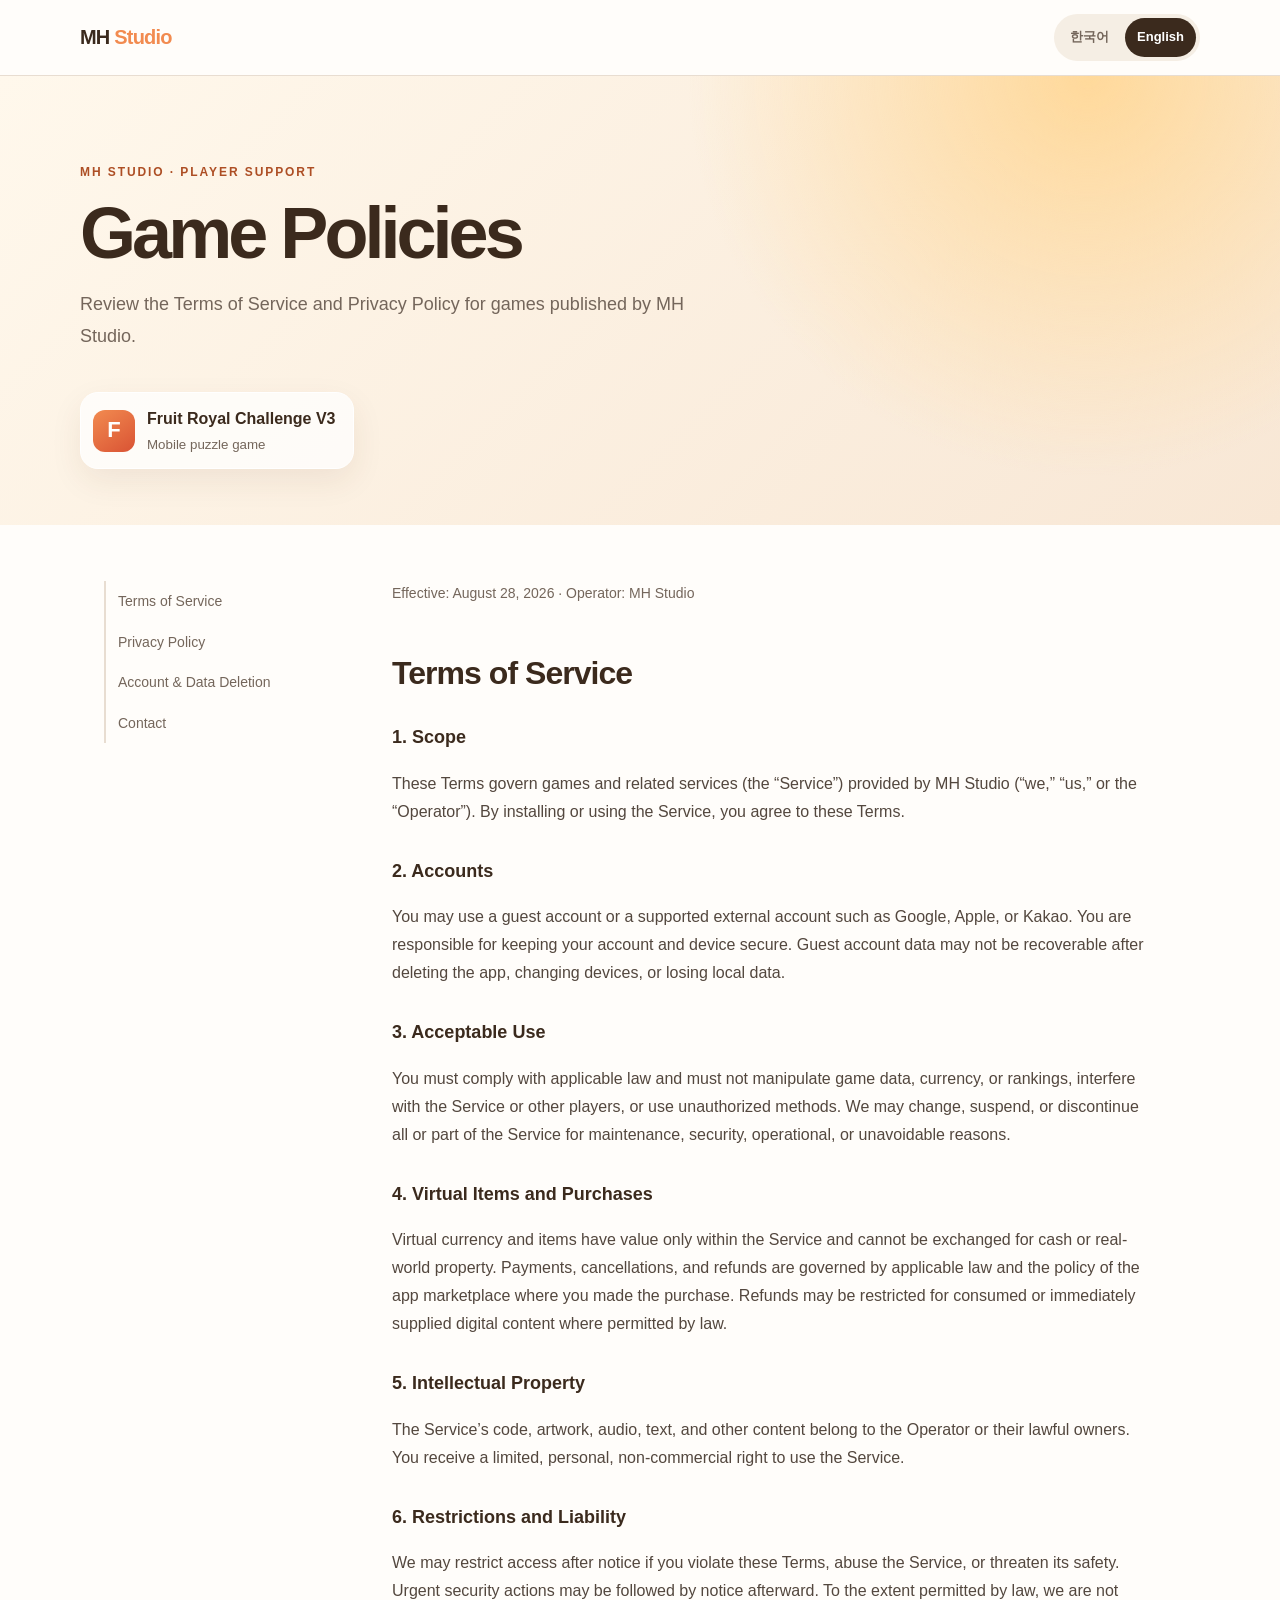
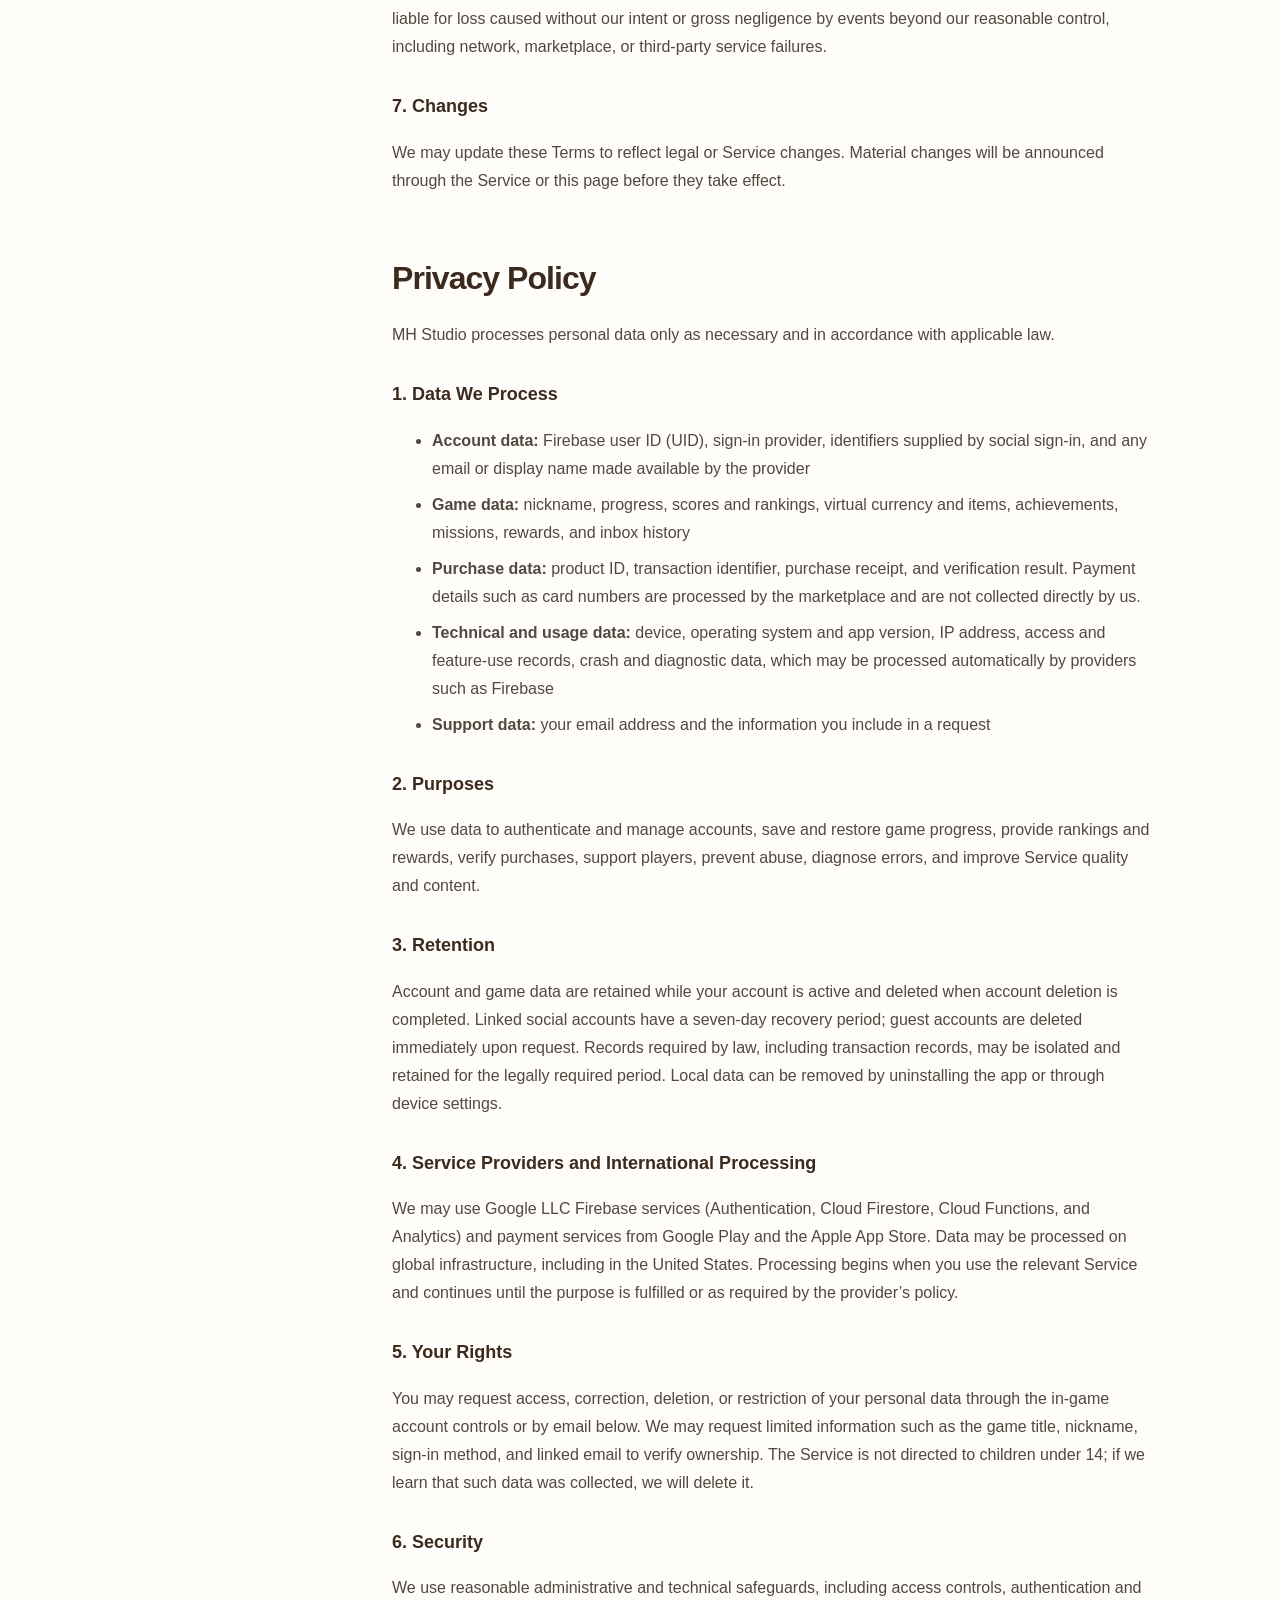
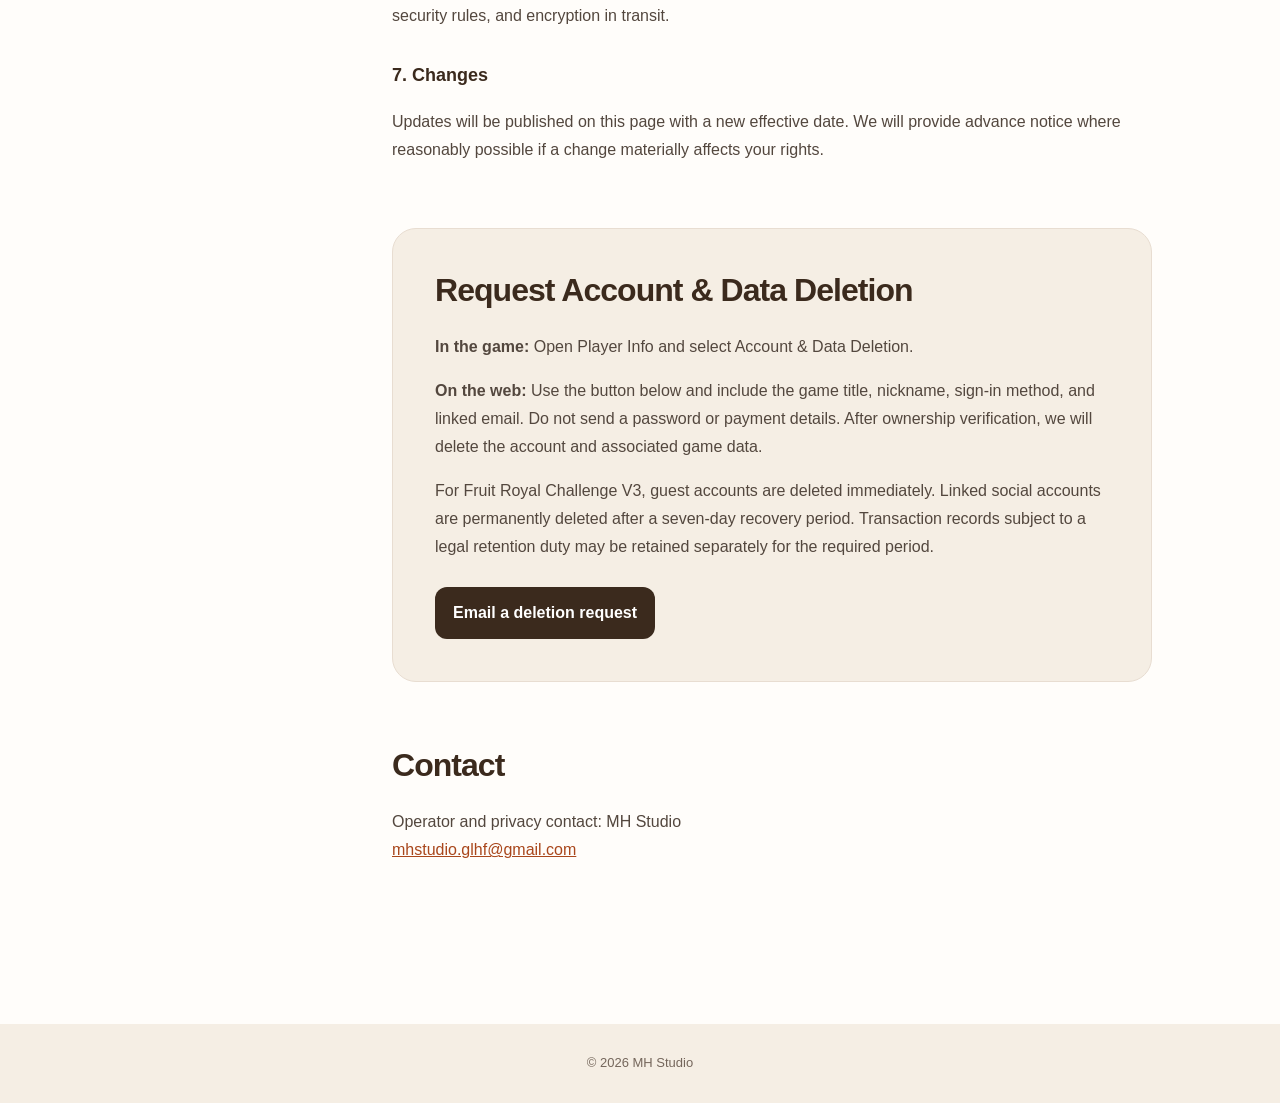
==== index.html @ 4ea9387f "fix: 계정 삭제 요청 정보 수정" ====
<!doctype html>
<html lang="ko">
<head>
  <meta charset="utf-8">
  <meta name="viewport" content="width=device-width, initial-scale=1">
  <meta name="description" content="MH Studio 게임의 이용약관, 개인정보 처리방침 및 계정 삭제 안내">
  <title>MH Studio | Legal & Privacy</title>
  <link rel="stylesheet" href="style.css">
  <script src="app.js" defer></script>
</head>
<body>
  <header class="site-header">
    <a class="brand" href="#top" aria-label="MH Studio 홈">MH <span>Studio</span></a>
    <nav aria-label="Language">
      <button type="button" data-lang="ko" aria-pressed="true">한국어</button>
      <button type="button" data-lang="en" aria-pressed="false">English</button>
    </nav>
  </header>

  <main id="top">
    <section class="hero">
      <p class="eyebrow">MH STUDIO · PLAYER SUPPORT</p>
      <div lang="ko" data-copy="ko">
        <h1>게임 정책 안내</h1>
        <p>MH Studio가 제공하는 게임의 이용약관과 개인정보 처리 기준을 확인하세요.</p>
      </div>
      <div lang="en" data-copy="en" hidden>
        <h1>Game Policies</h1>
        <p>Review the Terms of Service and Privacy Policy for games published by MH Studio.</p>
      </div>
      <div class="game-card">
        <span class="game-mark" aria-hidden="true">F</span>
        <div>
          <strong>Fruit Royal Challenge V3</strong>
          <small>Mobile puzzle game</small>
        </div>
      </div>
    </section>

    <div class="layout">
      <aside>
        <div lang="ko" data-copy="ko">
          <a href="#terms-ko">이용약관</a>
          <a href="#privacy-ko">개인정보 처리방침</a>
          <a href="#deletion-ko">계정·데이터 삭제</a>
          <a href="#contact-ko">문의</a>
        </div>
        <div lang="en" data-copy="en" hidden>
          <a href="#terms-en">Terms of Service</a>
          <a href="#privacy-en">Privacy Policy</a>
          <a href="#deletion-en">Account & Data Deletion</a>
          <a href="#contact-en">Contact</a>
        </div>
      </aside>

      <article lang="ko" data-copy="ko">
        <p class="updated">시행일: 2026년 8월 28일 · 운영자: MH Studio</p>

        <section id="terms-ko">
          <h2>이용약관</h2>
          <h3>1. 목적과 적용</h3>
          <p>본 약관은 MH Studio(이하 “운영자”)가 제공하는 게임과 관련 서비스(이하 “서비스”)의 이용 조건을 정합니다. 이용자는 서비스를 설치하거나 이용함으로써 본 약관에 동의합니다.</p>
          <h3>2. 계정</h3>
          <p>서비스는 게스트 계정 또는 지원되는 외부 계정(Google, Apple, Kakao 등)을 이용할 수 있습니다. 이용자는 자신의 계정과 기기를 안전하게 관리해야 합니다. 게스트 계정은 앱 삭제, 기기 변경 또는 로컬 데이터 손상 시 복구되지 않을 수 있습니다.</p>
          <h3>3. 서비스 이용</h3>
          <p>이용자는 법령과 본 약관을 준수해야 하며, 비정상적인 방법으로 게임 데이터·재화·순위를 조작하거나 서비스와 다른 이용자를 방해해서는 안 됩니다. 운영자는 보안, 점검, 운영 또는 불가피한 사유로 서비스의 전부 또는 일부를 변경하거나 중단할 수 있습니다.</p>
          <h3>4. 가상 재화와 유료 상품</h3>
          <p>게임 내 가상 재화와 아이템은 서비스 안에서만 사용할 수 있으며 현금이나 현실의 재산으로 교환할 수 없습니다. 유료 상품의 결제, 청약 철회 및 환불은 구매한 앱 마켓의 정책과 관련 법령을 따릅니다. 법령상 허용되는 경우를 제외하고 이미 사용했거나 즉시 효력이 발생한 디지털 콘텐츠는 환불이 제한될 수 있습니다.</p>
          <h3>5. 지식재산권</h3>
          <p>서비스의 코드, 이미지, 음악, 문구 및 기타 콘텐츠에 관한 권리는 운영자 또는 정당한 권리자에게 있습니다. 이용자는 개인적이고 비상업적인 범위에서만 서비스를 이용할 수 있습니다.</p>
          <h3>6. 이용 제한과 책임</h3>
          <p>운영자는 약관 위반, 부정 이용 또는 서비스 안전을 해치는 행위가 확인되면 사전 통지 후 이용을 제한할 수 있습니다. 긴급한 보안 대응 등 사전 통지가 어려운 경우에는 사후 통지할 수 있습니다. 운영자는 고의 또는 중대한 과실이 없는 한 천재지변, 통신 장애, 앱 마켓이나 외부 서비스 장애로 발생한 손해에 책임을 지지 않습니다.</p>
          <h3>7. 약관 변경</h3>
          <p>운영자는 법령이나 서비스 변경에 따라 본 약관을 수정할 수 있으며, 중요한 변경은 적용 전에 서비스 또는 본 페이지에서 안내합니다.</p>
        </section>

        <section id="privacy-ko">
          <h2>개인정보 처리방침</h2>
          <p>MH Studio는 필요한 범위에서만 개인정보를 처리하며 관련 법령을 준수합니다.</p>
          <h3>1. 처리하는 정보</h3>
          <ul>
            <li><strong>계정 정보:</strong> Firebase 사용자 식별자(UID), 로그인 제공자, 소셜 로그인에서 제공되는 식별 정보 및 선택적으로 제공되는 이메일·표시 이름</li>
            <li><strong>게임 정보:</strong> 닉네임, 진행도, 점수와 순위, 재화·아이템, 업적·미션·보상·우편 기록</li>
            <li><strong>결제 정보:</strong> 상품 ID, 거래 식별자, 구매 영수증 및 검증 결과. 카드번호 등 결제수단 정보는 앱 마켓이 처리하며 운영자가 직접 수집하지 않습니다.</li>
            <li><strong>기술·이용 정보:</strong> 기기·운영체제·앱 버전, IP 주소, 접속 및 기능 이용 기록, 오류·진단 정보. Firebase 등 서비스 제공자가 자동으로 처리할 수 있습니다.</li>
            <li><strong>문의 정보:</strong> 이메일 주소와 이용자가 문의에 포함한 내용</li>
          </ul>
          <h3>2. 이용 목적</h3>
          <p>로그인과 계정 관리, 게임 저장·복원, 순위와 보상 제공, 결제 검증, 고객지원, 부정 이용 방지, 오류 해결, 서비스 품질 및 콘텐츠 개선을 위해 이용합니다.</p>
          <h3>3. 보유 기간</h3>
          <p>계정 및 게임 데이터는 서비스 이용 중 보관하고 탈퇴 완료 시 삭제합니다. 소셜 연동 계정은 탈퇴 신청 후 7일간 복구 유예 기간을 거쳐 삭제되며, 게스트 계정은 요청 시 즉시 삭제됩니다. 관계 법령이 거래 기록 등의 보관을 요구하는 경우에는 해당 기간 동안 분리 보관한 뒤 삭제합니다. 기기에 저장된 로컬 데이터는 앱 삭제 또는 기기 설정을 통해 제거할 수 있습니다.</p>
          <h3>4. 처리 위탁 및 국외 처리</h3>
          <p>서비스 제공을 위해 Google LLC의 Firebase(Authentication, Cloud Firestore, Cloud Functions, Analytics)와 Google Play 및 Apple App Store의 결제 서비스를 이용할 수 있습니다. 데이터는 각 서비스의 글로벌 인프라 또는 미국 등 국외에서 처리될 수 있으며, 전송 시점은 서비스 이용 시이고 보유 기간은 위 목적 달성 또는 각 서비스 정책에 따릅니다.</p>
          <h3>5. 이용자의 권리</h3>
          <p>이용자는 자신의 개인정보 열람·정정·삭제·처리정지를 요청할 수 있습니다. 앱의 계정 관리 기능 또는 아래 이메일을 이용해 요청할 수 있으며, 본인 확인이 필요한 경우 게임명, 닉네임, 로그인 방식과 연동 이메일 등 최소한의 정보를 요청할 수 있습니다. 만 14세 미만 아동을 대상으로 서비스를 제공하지 않으며, 해당 정보가 확인되면 삭제합니다.</p>
          <h3>6. 보호 조치</h3>
          <p>접근 권한 제한, 인증 및 보안 규칙, 전송 구간 암호화 등 합리적인 기술적·관리적 조치를 적용합니다.</p>
          <h3>7. 방침 변경</h3>
          <p>본 방침이 변경되면 시행일과 변경 내용을 본 페이지에 공개합니다. 이용자의 권리에 중대한 영향을 주는 변경은 가능한 범위에서 사전에 알립니다.</p>
        </section>

        <section id="deletion-ko" class="callout">
          <h2>계정·데이터 삭제 요청</h2>
          <p><strong>게임 내:</strong> 플레이어 정보 → 계정 탈퇴 및 데이터 삭제를 선택하세요.</p>
          <p><strong>웹 요청:</strong> 아래 버튼으로 게임명, 게임 닉네임, 로그인 방식과 연동 이메일을 보내 주세요. 비밀번호나 결제수단 정보는 보내지 마세요. 본인 확인 후 계정과 연결된 게임 데이터가 삭제됩니다.</p>
          <p>Fruit Royal Challenge V3의 게스트 계정은 즉시 삭제되고, 소셜 연동 계정은 7일의 복구 기간 후 영구 삭제됩니다. 법적 보존 의무가 있는 거래 기록은 법정 기간 동안 별도 보관될 수 있습니다.</p>
          <a class="cta" href="mailto:mhstudio.glhf@gmail.com?subject=%5BAccount%20Deletion%5D%20Fruit%20Royal%20Challenge%20V3">삭제 요청 이메일 보내기</a>
        </section>

        <section id="contact-ko">
          <h2>문의</h2>
          <p>운영자 및 개인정보 보호 문의: MH Studio<br><a href="mailto:mhstudio.glhf@gmail.com">mhstudio.glhf@gmail.com</a></p>
        </section>
      </article>

      <article lang="en" data-copy="en" hidden>
        <p class="updated">Effective: August 28, 2026 · Operator: MH Studio</p>

        <section id="terms-en">
          <h2>Terms of Service</h2>
          <h3>1. Scope</h3>
          <p>These Terms govern games and related services (the “Service”) provided by MH Studio (“we,” “us,” or the “Operator”). By installing or using the Service, you agree to these Terms.</p>
          <h3>2. Accounts</h3>
          <p>You may use a guest account or a supported external account such as Google, Apple, or Kakao. You are responsible for keeping your account and device secure. Guest account data may not be recoverable after deleting the app, changing devices, or losing local data.</p>
          <h3>3. Acceptable Use</h3>
          <p>You must comply with applicable law and must not manipulate game data, currency, or rankings, interfere with the Service or other players, or use unauthorized methods. We may change, suspend, or discontinue all or part of the Service for maintenance, security, operational, or unavoidable reasons.</p>
          <h3>4. Virtual Items and Purchases</h3>
          <p>Virtual currency and items have value only within the Service and cannot be exchanged for cash or real-world property. Payments, cancellations, and refunds are governed by applicable law and the policy of the app marketplace where you made the purchase. Refunds may be restricted for consumed or immediately supplied digital content where permitted by law.</p>
          <h3>5. Intellectual Property</h3>
          <p>The Service’s code, artwork, audio, text, and other content belong to the Operator or their lawful owners. You receive a limited, personal, non-commercial right to use the Service.</p>
          <h3>6. Restrictions and Liability</h3>
          <p>We may restrict access after notice if you violate these Terms, abuse the Service, or threaten its safety. Urgent security actions may be followed by notice afterward. To the extent permitted by law, we are not liable for loss caused without our intent or gross negligence by events beyond our reasonable control, including network, marketplace, or third-party service failures.</p>
          <h3>7. Changes</h3>
          <p>We may update these Terms to reflect legal or Service changes. Material changes will be announced through the Service or this page before they take effect.</p>
        </section>

        <section id="privacy-en">
          <h2>Privacy Policy</h2>
          <p>MH Studio processes personal data only as necessary and in accordance with applicable law.</p>
          <h3>1. Data We Process</h3>
          <ul>
            <li><strong>Account data:</strong> Firebase user ID (UID), sign-in provider, identifiers supplied by social sign-in, and any email or display name made available by the provider</li>
            <li><strong>Game data:</strong> nickname, progress, scores and rankings, virtual currency and items, achievements, missions, rewards, and inbox history</li>
            <li><strong>Purchase data:</strong> product ID, transaction identifier, purchase receipt, and verification result. Payment details such as card numbers are processed by the marketplace and are not collected directly by us.</li>
            <li><strong>Technical and usage data:</strong> device, operating system and app version, IP address, access and feature-use records, crash and diagnostic data, which may be processed automatically by providers such as Firebase</li>
            <li><strong>Support data:</strong> your email address and the information you include in a request</li>
          </ul>
          <h3>2. Purposes</h3>
          <p>We use data to authenticate and manage accounts, save and restore game progress, provide rankings and rewards, verify purchases, support players, prevent abuse, diagnose errors, and improve Service quality and content.</p>
          <h3>3. Retention</h3>
          <p>Account and game data are retained while your account is active and deleted when account deletion is completed. Linked social accounts have a seven-day recovery period; guest accounts are deleted immediately upon request. Records required by law, including transaction records, may be isolated and retained for the legally required period. Local data can be removed by uninstalling the app or through device settings.</p>
          <h3>4. Service Providers and International Processing</h3>
          <p>We may use Google LLC Firebase services (Authentication, Cloud Firestore, Cloud Functions, and Analytics) and payment services from Google Play and the Apple App Store. Data may be processed on global infrastructure, including in the United States. Processing begins when you use the relevant Service and continues until the purpose is fulfilled or as required by the provider’s policy.</p>
          <h3>5. Your Rights</h3>
          <p>You may request access, correction, deletion, or restriction of your personal data through the in-game account controls or by email below. We may request limited information such as the game title, nickname, sign-in method, and linked email to verify ownership. The Service is not directed to children under 14; if we learn that such data was collected, we will delete it.</p>
          <h3>6. Security</h3>
          <p>We use reasonable administrative and technical safeguards, including access controls, authentication and security rules, and encryption in transit.</p>
          <h3>7. Changes</h3>
          <p>Updates will be published on this page with a new effective date. We will provide advance notice where reasonably possible if a change materially affects your rights.</p>
        </section>

        <section id="deletion-en" class="callout">
          <h2>Request Account & Data Deletion</h2>
          <p><strong>In the game:</strong> Open Player Info and select Account & Data Deletion.</p>
          <p><strong>On the web:</strong> Use the button below and include the game title, nickname, sign-in method, and linked email. Do not send a password or payment details. After ownership verification, we will delete the account and associated game data.</p>
          <p>For Fruit Royal Challenge V3, guest accounts are deleted immediately. Linked social accounts are permanently deleted after a seven-day recovery period. Transaction records subject to a legal retention duty may be retained separately for the required period.</p>
          <a class="cta" href="mailto:mhstudio.glhf@gmail.com?subject=%5BAccount%20Deletion%5D%20Fruit%20Royal%20Challenge%20V3">Email a deletion request</a>
        </section>

        <section id="contact-en">
          <h2>Contact</h2>
          <p>Operator and privacy contact: MH Studio<br><a href="mailto:mhstudio.glhf@gmail.com">mhstudio.glhf@gmail.com</a></p>
        </section>
      </article>
    </div>
  </main>

  <footer>© 2026 MH Studio</footer>
</body>
</html>
---- style.css ----
:root {
  color-scheme: light;
  --ink: #3b2a1d;
  --muted: #74665b;
  --paper: #fffdfa;
  --cream: #f5eee4;
  --orange: #f28b50;
  --gold: #f5c84c;
  --line: #e8ddd1;
}

* { box-sizing: border-box; }
html { scroll-behavior: smooth; }
body { margin: 0; color: var(--ink); background: var(--paper); font-family: -apple-system, BlinkMacSystemFont, "Segoe UI", "Noto Sans KR", sans-serif; line-height: 1.75; }
a { color: #a9471c; }
.site-header { position: sticky; top: 0; z-index: 10; display: flex; justify-content: space-between; align-items: center; padding: 14px max(20px, calc((100% - 1120px) / 2)); background: rgb(255 253 250 / 92%); border-bottom: 1px solid var(--line); backdrop-filter: blur(12px); }
.brand { color: var(--ink); font-size: 20px; font-weight: 900; text-decoration: none; letter-spacing: -.04em; }
.brand span { color: var(--orange); }
nav { display: flex; gap: 4px; padding: 4px; background: var(--cream); border-radius: 999px; }
button { border: 0; border-radius: 999px; padding: 8px 12px; color: var(--muted); background: transparent; cursor: pointer; font: inherit; font-size: 13px; font-weight: 700; }
button[aria-pressed="true"] { color: white; background: var(--ink); }
.hero { padding: 74px max(24px, calc((100% - 1120px) / 2)) 56px; background: radial-gradient(circle at 85% 0, #ffd99b 0, transparent 34%), linear-gradient(135deg, #fff8ec, #f8e7d5); }
.eyebrow { color: #ad4e24; font-size: 12px; font-weight: 800; letter-spacing: .16em; }
h1 { max-width: 760px; margin: 8px 0; font-size: clamp(40px, 7vw, 72px); line-height: 1.06; letter-spacing: -.055em; }
.hero p:not(.eyebrow) { max-width: 650px; color: var(--muted); font-size: 18px; }
.game-card { display: inline-flex; align-items: center; gap: 12px; margin-top: 22px; padding: 12px 18px 12px 12px; background: rgb(255 255 255 / 75%); border: 1px solid white; border-radius: 18px; box-shadow: 0 12px 32px rgb(83 50 22 / 8%); }
.game-mark { display: grid; width: 42px; height: 42px; place-items: center; color: white; background: linear-gradient(145deg, var(--orange), #d95334); border-radius: 12px; font-size: 22px; font-weight: 900; }
.game-card strong, .game-card small { display: block; }
.game-card small { color: var(--muted); }
.layout { display: grid; grid-template-columns: 220px minmax(0, 760px); gap: 68px; max-width: 1120px; margin: 0 auto; padding: 56px 24px 96px; }
aside { align-self: start; position: sticky; top: 88px; }
aside a { display: block; padding: 8px 12px; color: var(--muted); border-left: 2px solid var(--line); text-decoration: none; font-size: 14px; }
aside a:hover { color: var(--ink); border-color: var(--orange); }
article section { scroll-margin-top: 90px; margin-bottom: 64px; }
.updated { margin: 0 0 48px; color: var(--muted); font-size: 14px; }
h2 { margin: 0 0 24px; font-size: 32px; line-height: 1.2; letter-spacing: -.03em; }
h3 { margin: 30px 0 8px; font-size: 18px; }
p, li { color: #53473e; }
li + li { margin-top: 8px; }
.callout { padding: clamp(24px, 5vw, 42px); background: var(--cream); border: 1px solid var(--line); border-radius: 24px; }
.cta { display: inline-block; margin-top: 10px; padding: 12px 18px; color: white; background: var(--ink); border-radius: 12px; font-weight: 800; text-decoration: none; }
.cta:hover { background: #5b3c28; }
footer { padding: 28px 24px; color: var(--muted); background: var(--cream); text-align: center; font-size: 13px; }

@media (max-width: 760px) {
  .site-header { padding-inline: 16px; }
  .hero { padding: 52px 20px 42px; }
  .layout { display: block; padding: 32px 20px 72px; }
  aside { position: static; margin-bottom: 44px; }
  aside > div { display: flex; gap: 8px; overflow-x: auto; padding-bottom: 8px; }
  aside a { flex: none; padding: 8px 12px; background: var(--cream); border: 0; border-radius: 999px; }
  article section { margin-bottom: 52px; }
  h2 { font-size: 28px; }
}

@media (prefers-reduced-motion: reduce) { html { scroll-behavior: auto; } }
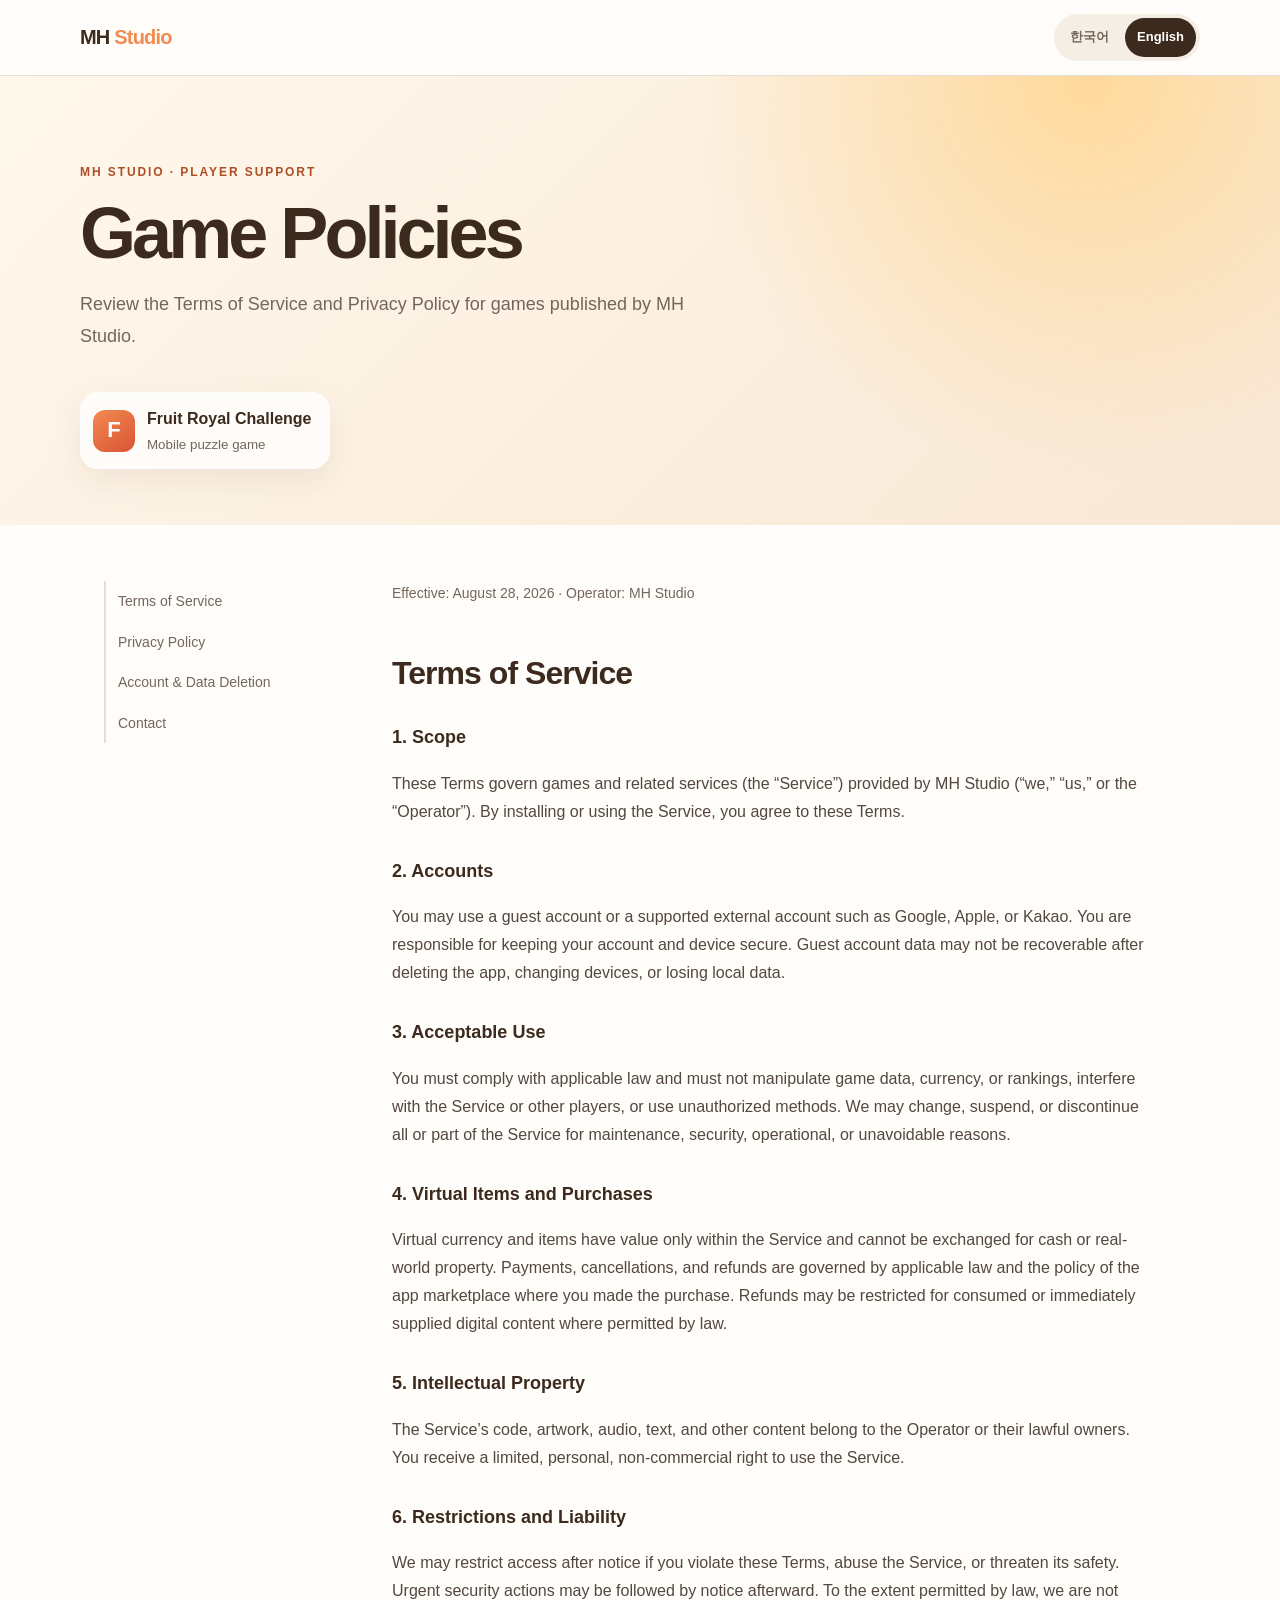
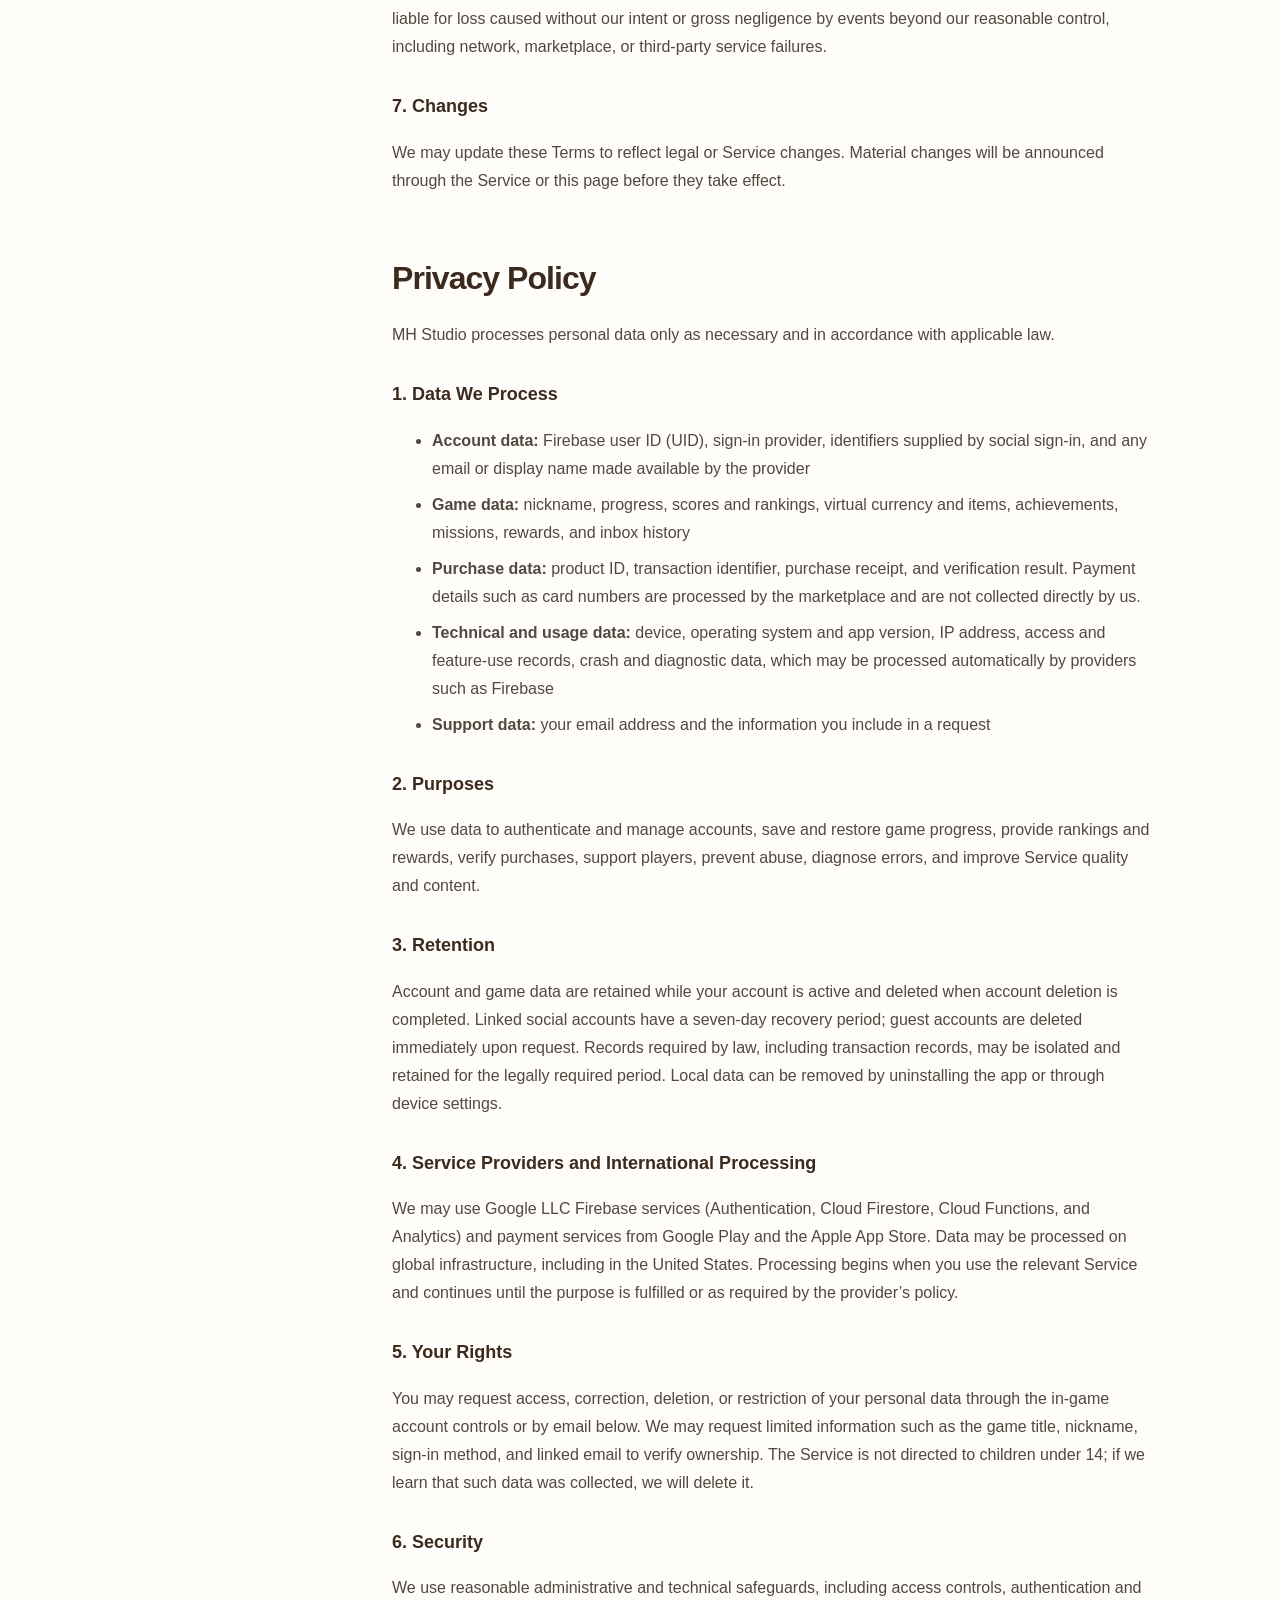
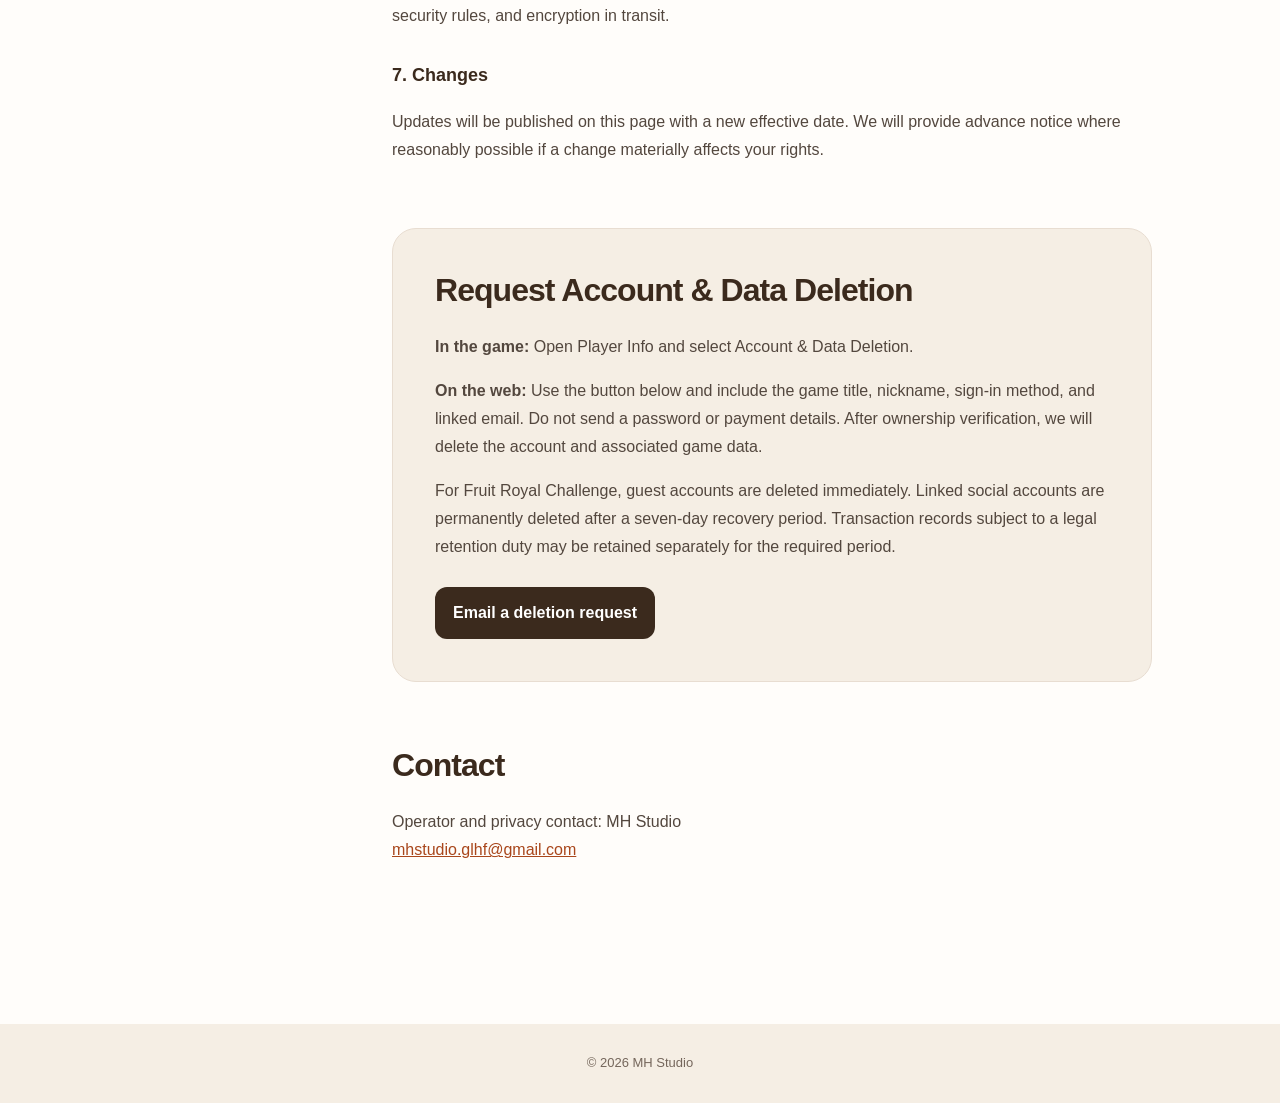
==== commit 5226f9d6: "fix: 게임명 버전 표기 제거" ====
--- a/index.html
+++ b/index.html
@@ -31,7 +31,7 @@
       <div class="game-card">
         <span class="game-mark" aria-hidden="true">F</span>
         <div>
-          <strong>Fruit Royal Challenge V3</strong>
+          <strong>Fruit Royal Challenge</strong>
           <small>Mobile puzzle game</small>
         </div>
       </div>
@@ -103,8 +103,8 @@
           <h2>계정·데이터 삭제 요청</h2>
           <p><strong>게임 내:</strong> 플레이어 정보 → 계정 탈퇴 및 데이터 삭제를 선택하세요.</p>
           <p><strong>웹 요청:</strong> 아래 버튼으로 게임명, 게임 닉네임, 로그인 방식과 연동 이메일을 보내 주세요. 비밀번호나 결제수단 정보는 보내지 마세요. 본인 확인 후 계정과 연결된 게임 데이터가 삭제됩니다.</p>
-          <p>Fruit Royal Challenge V3의 게스트 계정은 즉시 삭제되고, 소셜 연동 계정은 7일의 복구 기간 후 영구 삭제됩니다. 법적 보존 의무가 있는 거래 기록은 법정 기간 동안 별도 보관될 수 있습니다.</p>
-          <a class="cta" href="mailto:mhstudio.glhf@gmail.com?subject=%5BAccount%20Deletion%5D%20Fruit%20Royal%20Challenge%20V3">삭제 요청 이메일 보내기</a>
+          <p>Fruit Royal Challenge의 게스트 계정은 즉시 삭제되고, 소셜 연동 계정은 7일의 복구 기간 후 영구 삭제됩니다. 법적 보존 의무가 있는 거래 기록은 법정 기간 동안 별도 보관될 수 있습니다.</p>
+          <a class="cta" href="mailto:mhstudio.glhf@gmail.com?subject=%5BAccount%20Deletion%5D%20Fruit%20Royal%20Challenge">삭제 요청 이메일 보내기</a>
         </section>
 
         <section id="contact-ko">
@@ -163,8 +163,8 @@
           <h2>Request Account & Data Deletion</h2>
           <p><strong>In the game:</strong> Open Player Info and select Account & Data Deletion.</p>
           <p><strong>On the web:</strong> Use the button below and include the game title, nickname, sign-in method, and linked email. Do not send a password or payment details. After ownership verification, we will delete the account and associated game data.</p>
-          <p>For Fruit Royal Challenge V3, guest accounts are deleted immediately. Linked social accounts are permanently deleted after a seven-day recovery period. Transaction records subject to a legal retention duty may be retained separately for the required period.</p>
-          <a class="cta" href="mailto:mhstudio.glhf@gmail.com?subject=%5BAccount%20Deletion%5D%20Fruit%20Royal%20Challenge%20V3">Email a deletion request</a>
+          <p>For Fruit Royal Challenge, guest accounts are deleted immediately. Linked social accounts are permanently deleted after a seven-day recovery period. Transaction records subject to a legal retention duty may be retained separately for the required period.</p>
+          <a class="cta" href="mailto:mhstudio.glhf@gmail.com?subject=%5BAccount%20Deletion%5D%20Fruit%20Royal%20Challenge">Email a deletion request</a>
         </section>
 
         <section id="contact-en">
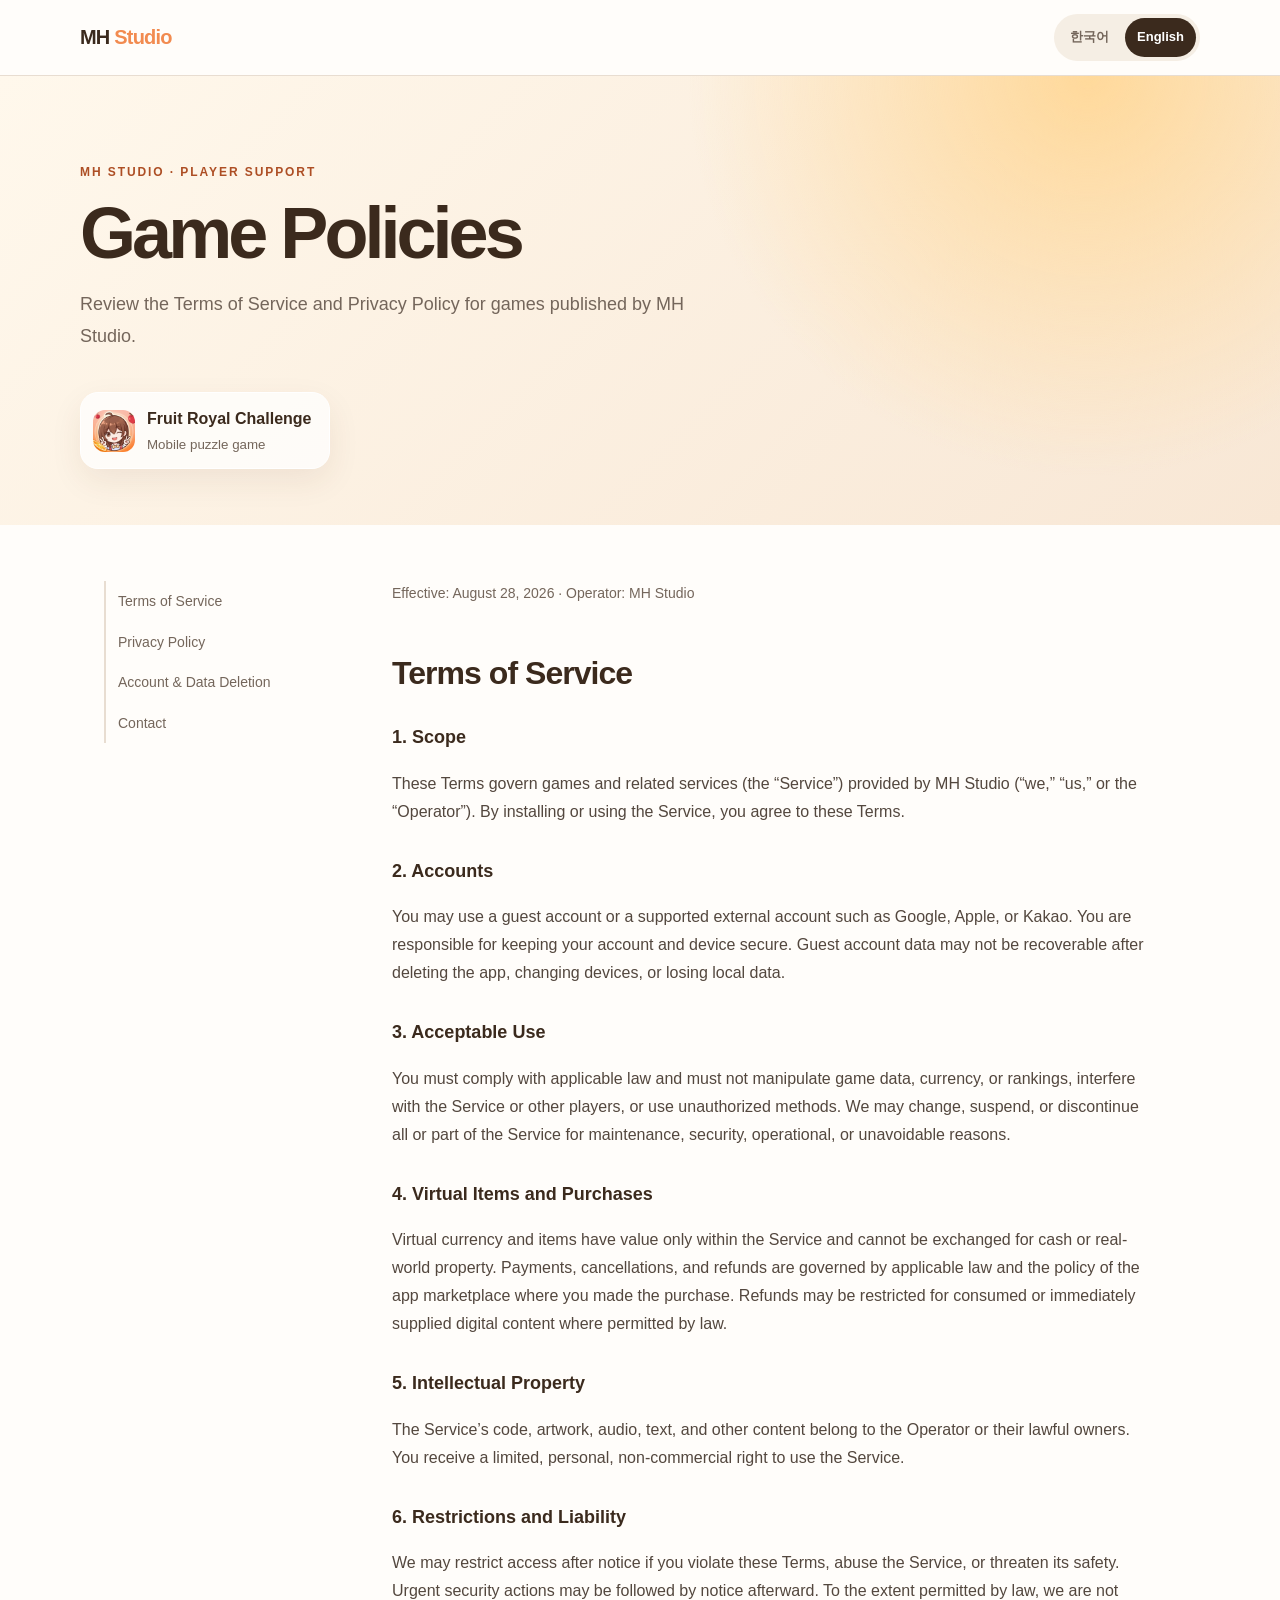
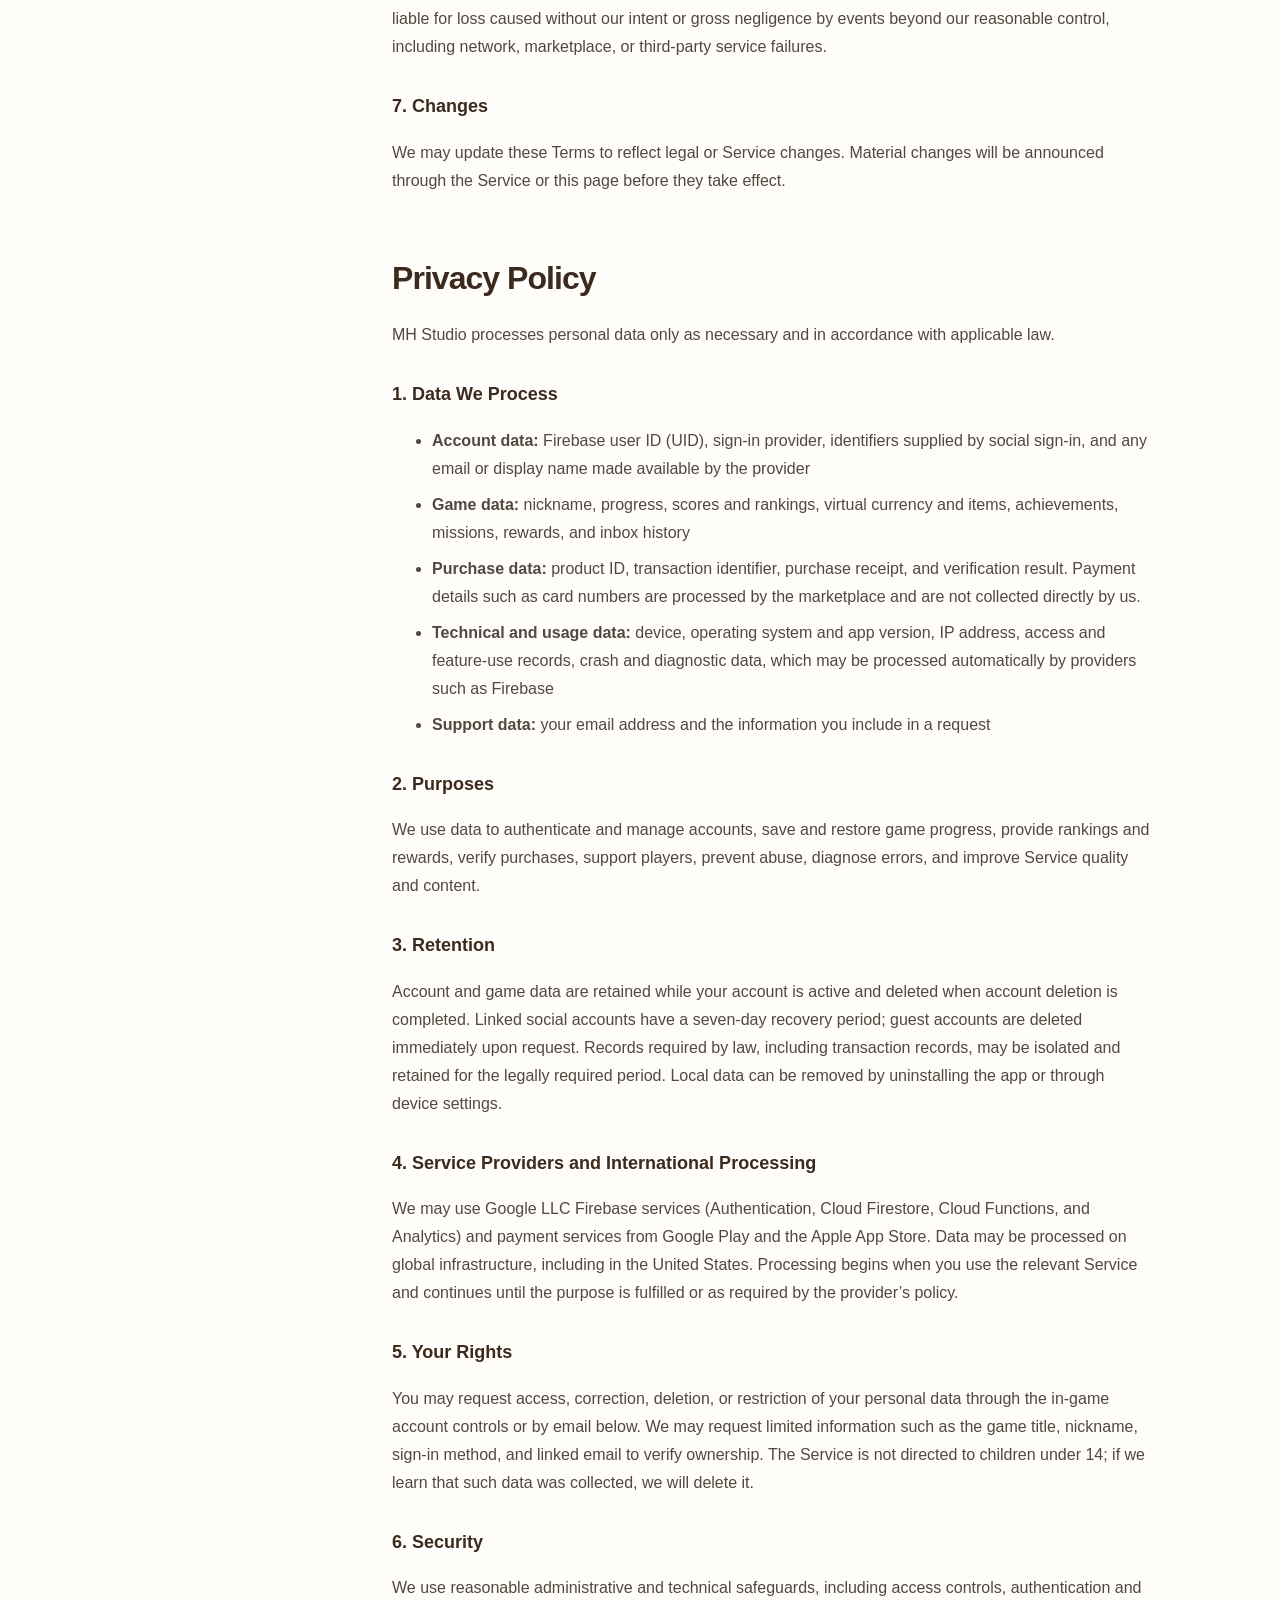
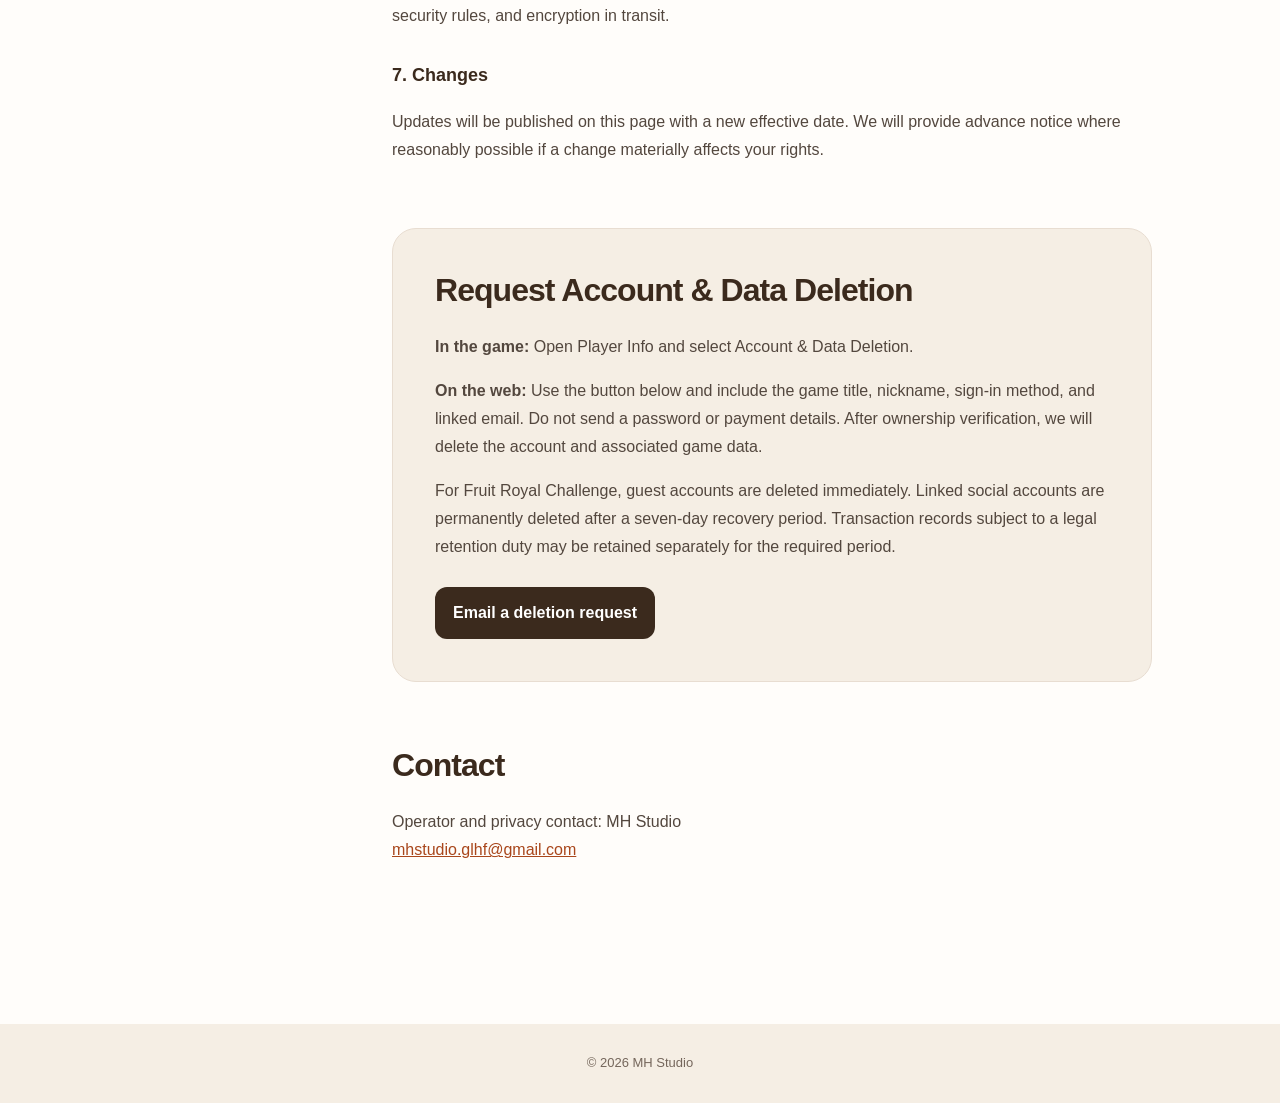
==== commit f2152bac: "feat: 게임 아이콘 적용" ====
--- a/index.html
+++ b/index.html
@@ -29,7 +29,7 @@
         <p>Review the Terms of Service and Privacy Policy for games published by MH Studio.</p>
       </div>
       <div class="game-card">
-        <span class="game-mark" aria-hidden="true">F</span>
+        <img class="game-mark" src="frc_icon.png" alt="">
         <div>
           <strong>Fruit Royal Challenge</strong>
           <small>Mobile puzzle game</small>
--- a/style.css
+++ b/style.css
@@ -24,7 +24,7 @@
 h1 { max-width: 760px; margin: 8px 0; font-size: clamp(40px, 7vw, 72px); line-height: 1.06; letter-spacing: -.055em; }
 .hero p:not(.eyebrow) { max-width: 650px; color: var(--muted); font-size: 18px; }
 .game-card { display: inline-flex; align-items: center; gap: 12px; margin-top: 22px; padding: 12px 18px 12px 12px; background: rgb(255 255 255 / 75%); border: 1px solid white; border-radius: 18px; box-shadow: 0 12px 32px rgb(83 50 22 / 8%); }
-.game-mark { display: grid; width: 42px; height: 42px; place-items: center; color: white; background: linear-gradient(145deg, var(--orange), #d95334); border-radius: 12px; font-size: 22px; font-weight: 900; }
+.game-mark { width: 42px; height: 42px; object-fit: cover; border-radius: 12px; }
 .game-card strong, .game-card small { display: block; }
 .game-card small { color: var(--muted); }
 .layout { display: grid; grid-template-columns: 220px minmax(0, 760px); gap: 68px; max-width: 1120px; margin: 0 auto; padding: 56px 24px 96px; }
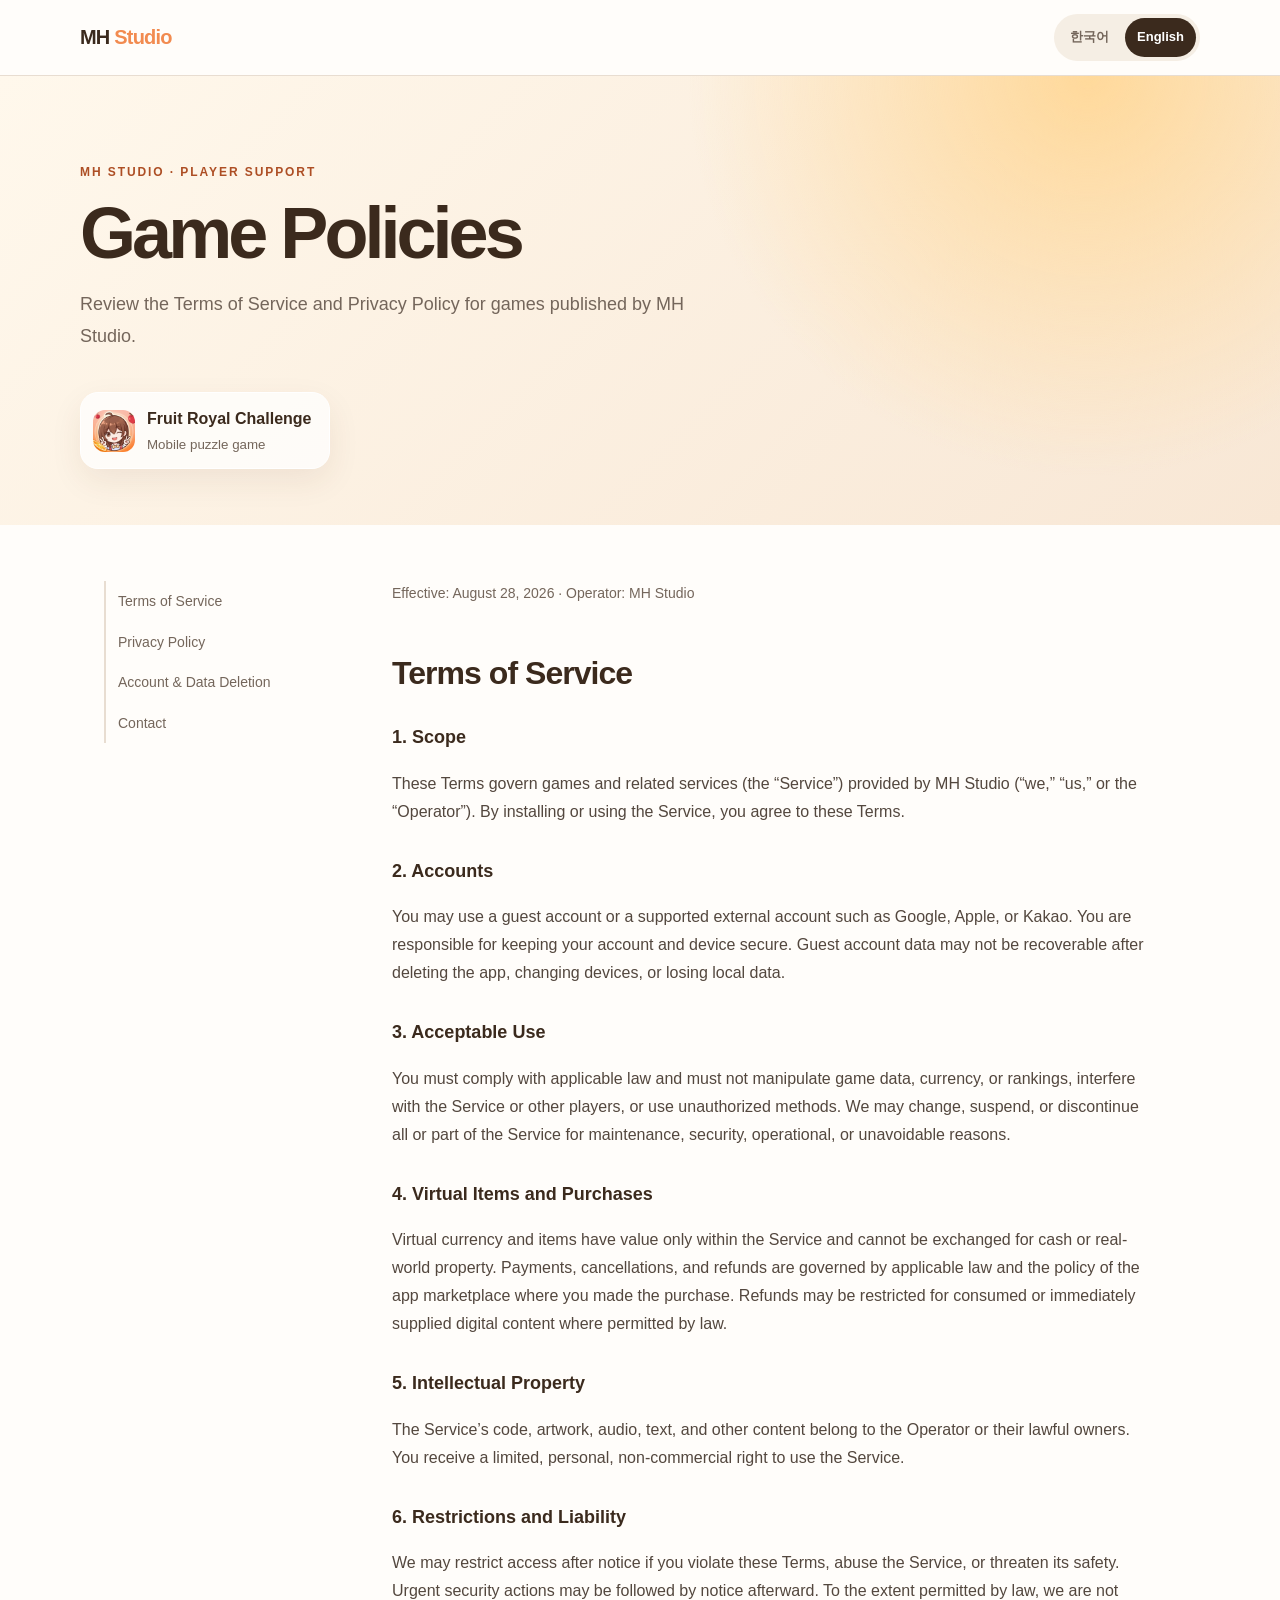
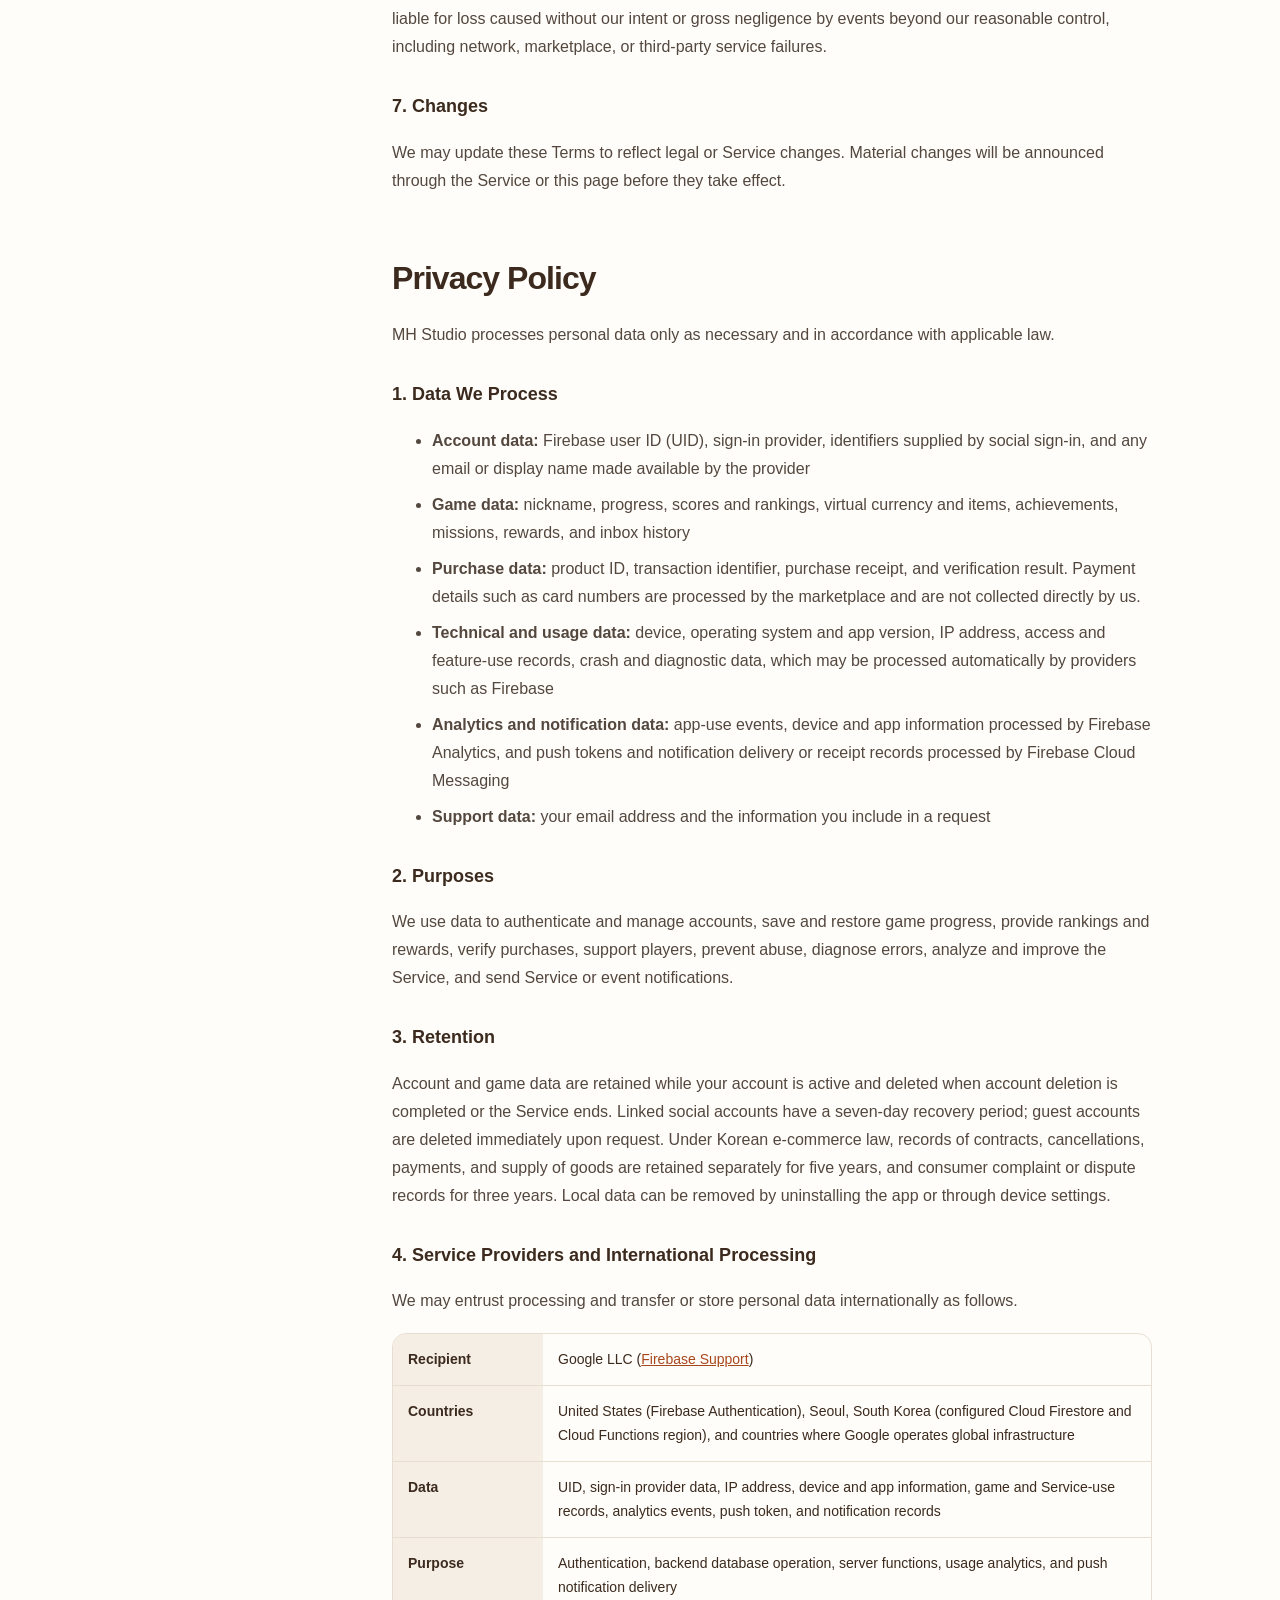
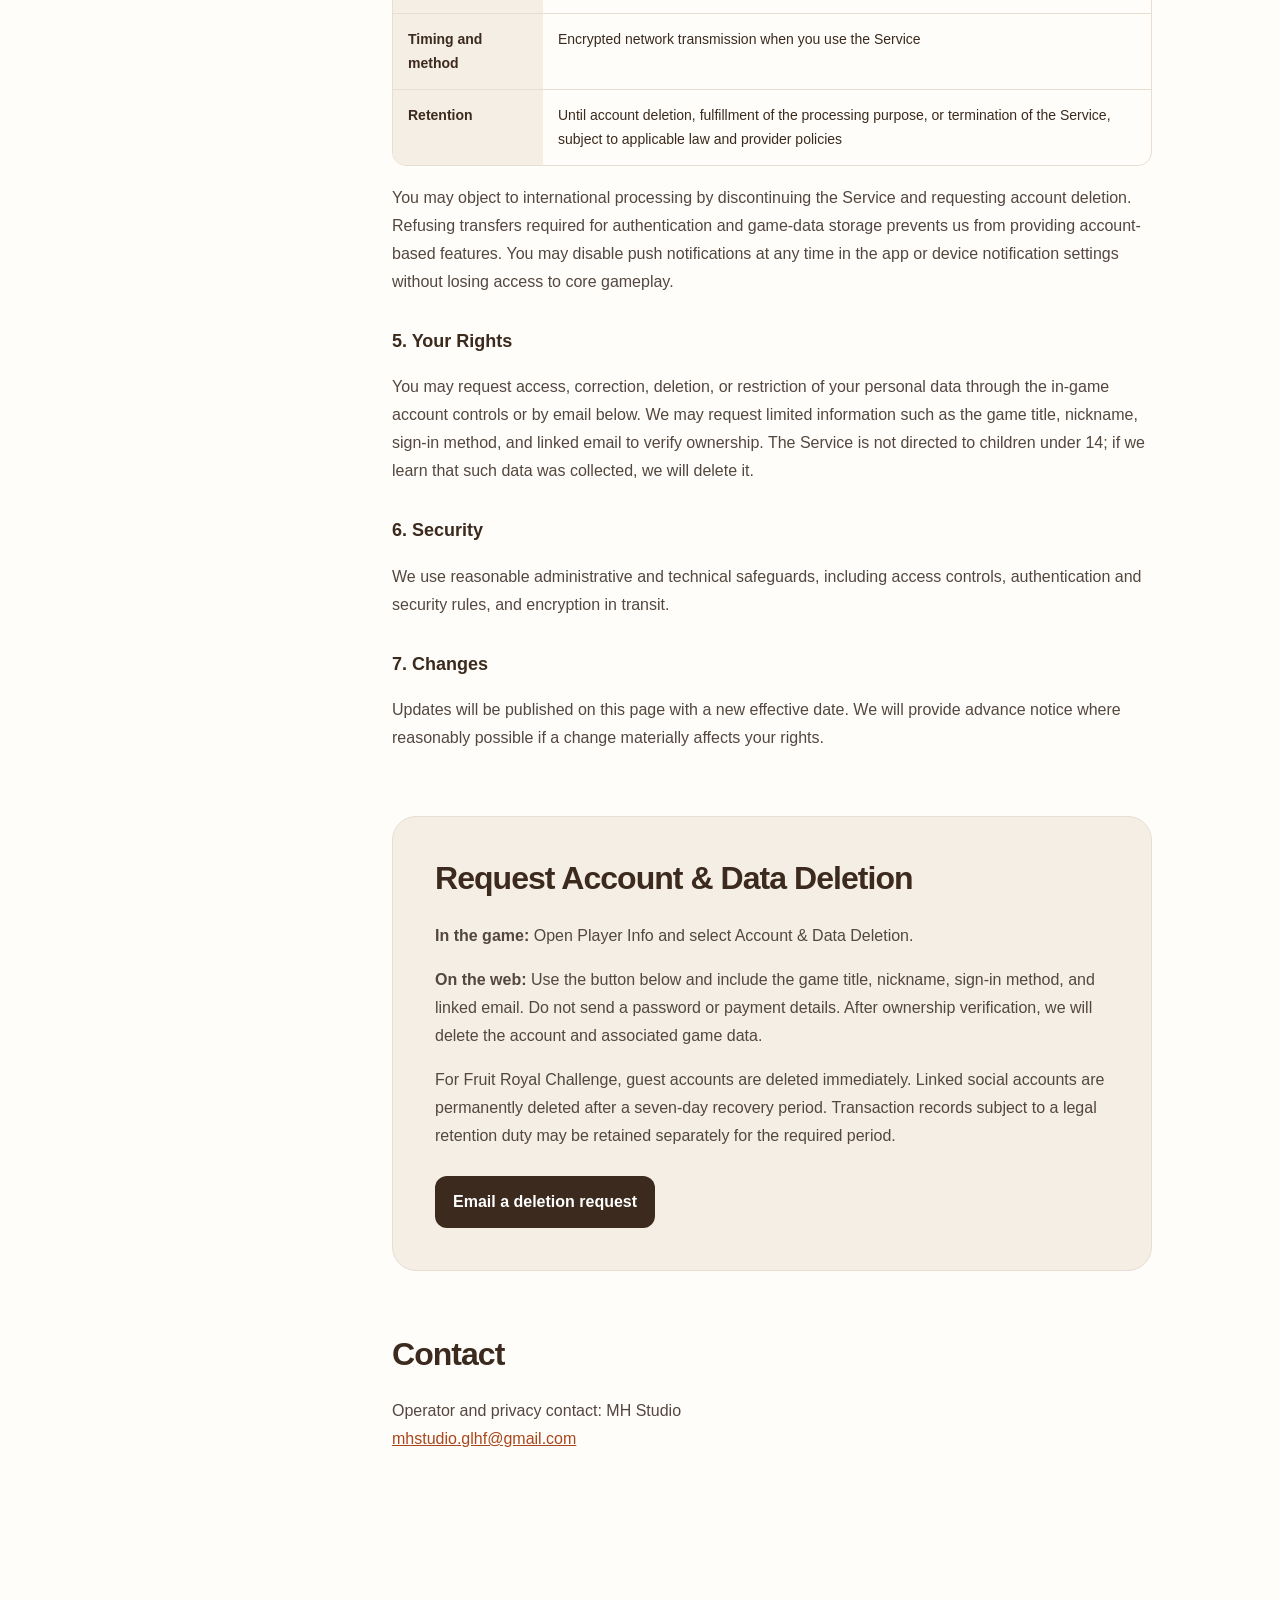
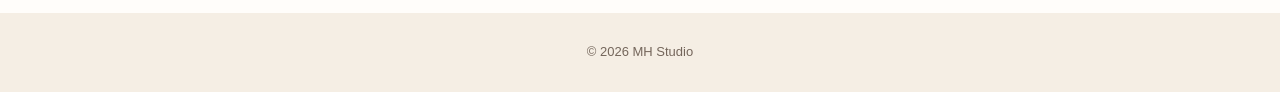
==== commit c2dba36b: "docs: 개인정보 국외 이전 고지 보완" ====
--- a/index.html
+++ b/index.html
@@ -83,14 +83,26 @@
             <li><strong>게임 정보:</strong> 닉네임, 진행도, 점수와 순위, 재화·아이템, 업적·미션·보상·우편 기록</li>
             <li><strong>결제 정보:</strong> 상품 ID, 거래 식별자, 구매 영수증 및 검증 결과. 카드번호 등 결제수단 정보는 앱 마켓이 처리하며 운영자가 직접 수집하지 않습니다.</li>
             <li><strong>기술·이용 정보:</strong> 기기·운영체제·앱 버전, IP 주소, 접속 및 기능 이용 기록, 오류·진단 정보. Firebase 등 서비스 제공자가 자동으로 처리할 수 있습니다.</li>
+            <li><strong>분석·알림 정보:</strong> Firebase Analytics의 앱 이용 이벤트·기기 및 앱 정보와 Firebase Cloud Messaging의 푸시 토큰·알림 발송 및 수신 기록</li>
             <li><strong>문의 정보:</strong> 이메일 주소와 이용자가 문의에 포함한 내용</li>
           </ul>
           <h3>2. 이용 목적</h3>
-          <p>로그인과 계정 관리, 게임 저장·복원, 순위와 보상 제공, 결제 검증, 고객지원, 부정 이용 방지, 오류 해결, 서비스 품질 및 콘텐츠 개선을 위해 이용합니다.</p>
+          <p>로그인과 계정 관리, 게임 저장·복원, 순위와 보상 제공, 결제 검증, 고객지원, 부정 이용 방지, 오류 해결, 서비스 이용 분석과 품질 개선, 서비스 및 이벤트 알림 발송을 위해 이용합니다.</p>
           <h3>3. 보유 기간</h3>
-          <p>계정 및 게임 데이터는 서비스 이용 중 보관하고 탈퇴 완료 시 삭제합니다. 소셜 연동 계정은 탈퇴 신청 후 7일간 복구 유예 기간을 거쳐 삭제되며, 게스트 계정은 요청 시 즉시 삭제됩니다. 관계 법령이 거래 기록 등의 보관을 요구하는 경우에는 해당 기간 동안 분리 보관한 뒤 삭제합니다. 기기에 저장된 로컬 데이터는 앱 삭제 또는 기기 설정을 통해 제거할 수 있습니다.</p>
+          <p>계정 및 게임 데이터는 서비스 이용 중 보관하고 탈퇴 완료 또는 서비스 종료 시 삭제합니다. 소셜 연동 계정은 탈퇴 신청 후 7일간 복구 유예 기간을 거쳐 삭제되며, 게스트 계정은 요청 시 즉시 삭제됩니다. 다만 전자상거래 등에서의 소비자보호에 관한 법률에 따라 계약·청약철회 및 대금결제·재화 공급 기록은 5년, 소비자 불만 또는 분쟁 처리 기록은 3년간 분리 보관한 뒤 삭제합니다. 기기에 저장된 로컬 데이터는 앱 삭제 또는 기기 설정을 통해 제거할 수 있습니다.</p>
           <h3>4. 처리 위탁 및 국외 처리</h3>
-          <p>서비스 제공을 위해 Google LLC의 Firebase(Authentication, Cloud Firestore, Cloud Functions, Analytics)와 Google Play 및 Apple App Store의 결제 서비스를 이용할 수 있습니다. 데이터는 각 서비스의 글로벌 인프라 또는 미국 등 국외에서 처리될 수 있으며, 전송 시점은 서비스 이용 시이고 보유 기간은 위 목적 달성 또는 각 서비스 정책에 따릅니다.</p>
+          <p>서비스 제공을 위해 다음과 같이 개인정보 처리 업무를 위탁하고 개인정보를 국외로 이전·보관할 수 있습니다.</p>
+          <div class="table-wrap"><table>
+            <tbody>
+              <tr><th>이전받는 자</th><td>Google LLC (<a href="https://firebase.google.com/support" target="_blank" rel="noreferrer">Firebase 고객지원</a>)</td></tr>
+              <tr><th>이전 국가</th><td>미국(Firebase Authentication), 대한민국 서울(Cloud Firestore·Cloud Functions 설정 리전) 및 Google 글로벌 인프라 운영 국가</td></tr>
+              <tr><th>이전 항목</th><td>UID, 로그인 제공 정보, IP 주소, 기기·앱 정보, 게임 및 서비스 이용 기록, 분석 이벤트, 푸시 토큰과 알림 기록</td></tr>
+              <tr><th>목적</th><td>사용자 인증, 백엔드 데이터베이스 운영, 서버 기능 제공, 이용 분석 및 푸시 알림 발송</td></tr>
+              <tr><th>시기·방법</th><td>서비스 이용 시 암호화된 네트워크를 통한 전송</td></tr>
+              <tr><th>보유·이용 기간</th><td>회원 탈퇴, 처리 목적 달성 또는 서비스 종료 시까지. 단, 법령이나 서비스 제공자의 정책에 따른 기간이 적용될 수 있습니다.</td></tr>
+            </tbody>
+          </table></div>
+          <p>국외 이전을 원하지 않는 경우 서비스 이용을 중단하고 계정 삭제를 요청할 수 있습니다. 인증과 게임 데이터 저장에 필요한 이전을 거부하면 계정 기반 서비스를 제공할 수 없습니다. 푸시 알림은 앱 또는 기기 알림 설정에서 언제든지 거부할 수 있으며, 거부해도 핵심 게임 기능은 이용할 수 있습니다.</p>
           <h3>5. 이용자의 권리</h3>
           <p>이용자는 자신의 개인정보 열람·정정·삭제·처리정지를 요청할 수 있습니다. 앱의 계정 관리 기능 또는 아래 이메일을 이용해 요청할 수 있으며, 본인 확인이 필요한 경우 게임명, 닉네임, 로그인 방식과 연동 이메일 등 최소한의 정보를 요청할 수 있습니다. 만 14세 미만 아동을 대상으로 서비스를 제공하지 않으며, 해당 정보가 확인되면 삭제합니다.</p>
           <h3>6. 보호 조치</h3>
@@ -143,14 +155,26 @@
             <li><strong>Game data:</strong> nickname, progress, scores and rankings, virtual currency and items, achievements, missions, rewards, and inbox history</li>
             <li><strong>Purchase data:</strong> product ID, transaction identifier, purchase receipt, and verification result. Payment details such as card numbers are processed by the marketplace and are not collected directly by us.</li>
             <li><strong>Technical and usage data:</strong> device, operating system and app version, IP address, access and feature-use records, crash and diagnostic data, which may be processed automatically by providers such as Firebase</li>
+            <li><strong>Analytics and notification data:</strong> app-use events, device and app information processed by Firebase Analytics, and push tokens and notification delivery or receipt records processed by Firebase Cloud Messaging</li>
             <li><strong>Support data:</strong> your email address and the information you include in a request</li>
           </ul>
           <h3>2. Purposes</h3>
-          <p>We use data to authenticate and manage accounts, save and restore game progress, provide rankings and rewards, verify purchases, support players, prevent abuse, diagnose errors, and improve Service quality and content.</p>
+          <p>We use data to authenticate and manage accounts, save and restore game progress, provide rankings and rewards, verify purchases, support players, prevent abuse, diagnose errors, analyze and improve the Service, and send Service or event notifications.</p>
           <h3>3. Retention</h3>
-          <p>Account and game data are retained while your account is active and deleted when account deletion is completed. Linked social accounts have a seven-day recovery period; guest accounts are deleted immediately upon request. Records required by law, including transaction records, may be isolated and retained for the legally required period. Local data can be removed by uninstalling the app or through device settings.</p>
+          <p>Account and game data are retained while your account is active and deleted when account deletion is completed or the Service ends. Linked social accounts have a seven-day recovery period; guest accounts are deleted immediately upon request. Under Korean e-commerce law, records of contracts, cancellations, payments, and supply of goods are retained separately for five years, and consumer complaint or dispute records for three years. Local data can be removed by uninstalling the app or through device settings.</p>
           <h3>4. Service Providers and International Processing</h3>
-          <p>We may use Google LLC Firebase services (Authentication, Cloud Firestore, Cloud Functions, and Analytics) and payment services from Google Play and the Apple App Store. Data may be processed on global infrastructure, including in the United States. Processing begins when you use the relevant Service and continues until the purpose is fulfilled or as required by the provider’s policy.</p>
+          <p>We may entrust processing and transfer or store personal data internationally as follows.</p>
+          <div class="table-wrap"><table>
+            <tbody>
+              <tr><th>Recipient</th><td>Google LLC (<a href="https://firebase.google.com/support" target="_blank" rel="noreferrer">Firebase Support</a>)</td></tr>
+              <tr><th>Countries</th><td>United States (Firebase Authentication), Seoul, South Korea (configured Cloud Firestore and Cloud Functions region), and countries where Google operates global infrastructure</td></tr>
+              <tr><th>Data</th><td>UID, sign-in provider data, IP address, device and app information, game and Service-use records, analytics events, push token, and notification records</td></tr>
+              <tr><th>Purpose</th><td>Authentication, backend database operation, server functions, usage analytics, and push notification delivery</td></tr>
+              <tr><th>Timing and method</th><td>Encrypted network transmission when you use the Service</td></tr>
+              <tr><th>Retention</th><td>Until account deletion, fulfillment of the processing purpose, or termination of the Service, subject to applicable law and provider policies</td></tr>
+            </tbody>
+          </table></div>
+          <p>You may object to international processing by discontinuing the Service and requesting account deletion. Refusing transfers required for authentication and game-data storage prevents us from providing account-based features. You may disable push notifications at any time in the app or device notification settings without losing access to core gameplay.</p>
           <h3>5. Your Rights</h3>
           <p>You may request access, correction, deletion, or restriction of your personal data through the in-game account controls or by email below. We may request limited information such as the game title, nickname, sign-in method, and linked email to verify ownership. The Service is not directed to children under 14; if we learn that such data was collected, we will delete it.</p>
           <h3>6. Security</h3>
--- a/style.css
+++ b/style.css
@@ -37,6 +37,11 @@
 h3 { margin: 30px 0 8px; font-size: 18px; }
 p, li { color: #53473e; }
 li + li { margin-top: 8px; }
+.table-wrap { overflow-x: auto; margin: 18px 0; border: 1px solid var(--line); border-radius: 14px; }
+table { width: 100%; border-collapse: collapse; font-size: 14px; }
+th, td { padding: 13px 15px; border-bottom: 1px solid var(--line); text-align: left; vertical-align: top; }
+th { width: 150px; background: var(--cream); }
+tr:last-child > * { border-bottom: 0; }
 .callout { padding: clamp(24px, 5vw, 42px); background: var(--cream); border: 1px solid var(--line); border-radius: 24px; }
 .cta { display: inline-block; margin-top: 10px; padding: 12px 18px; color: white; background: var(--ink); border-radius: 12px; font-weight: 800; text-decoration: none; }
 .cta:hover { background: #5b3c28; }
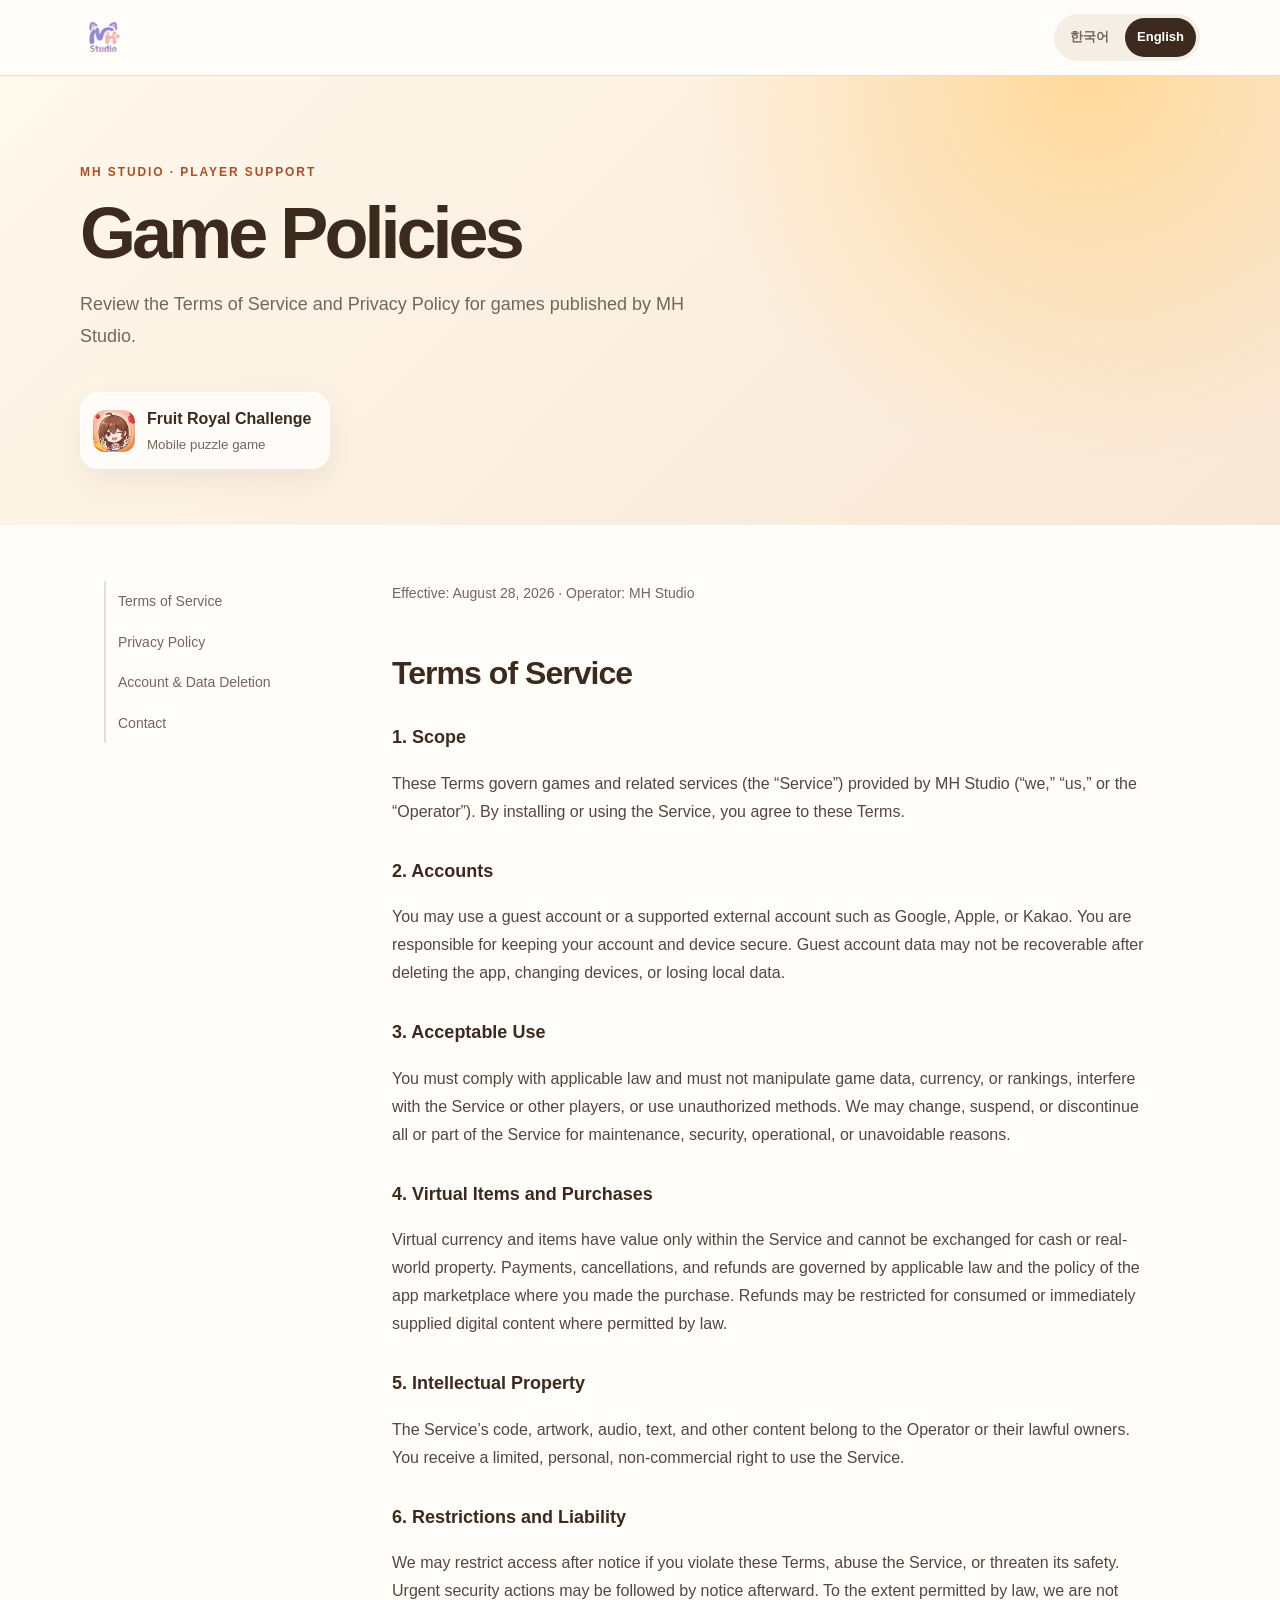
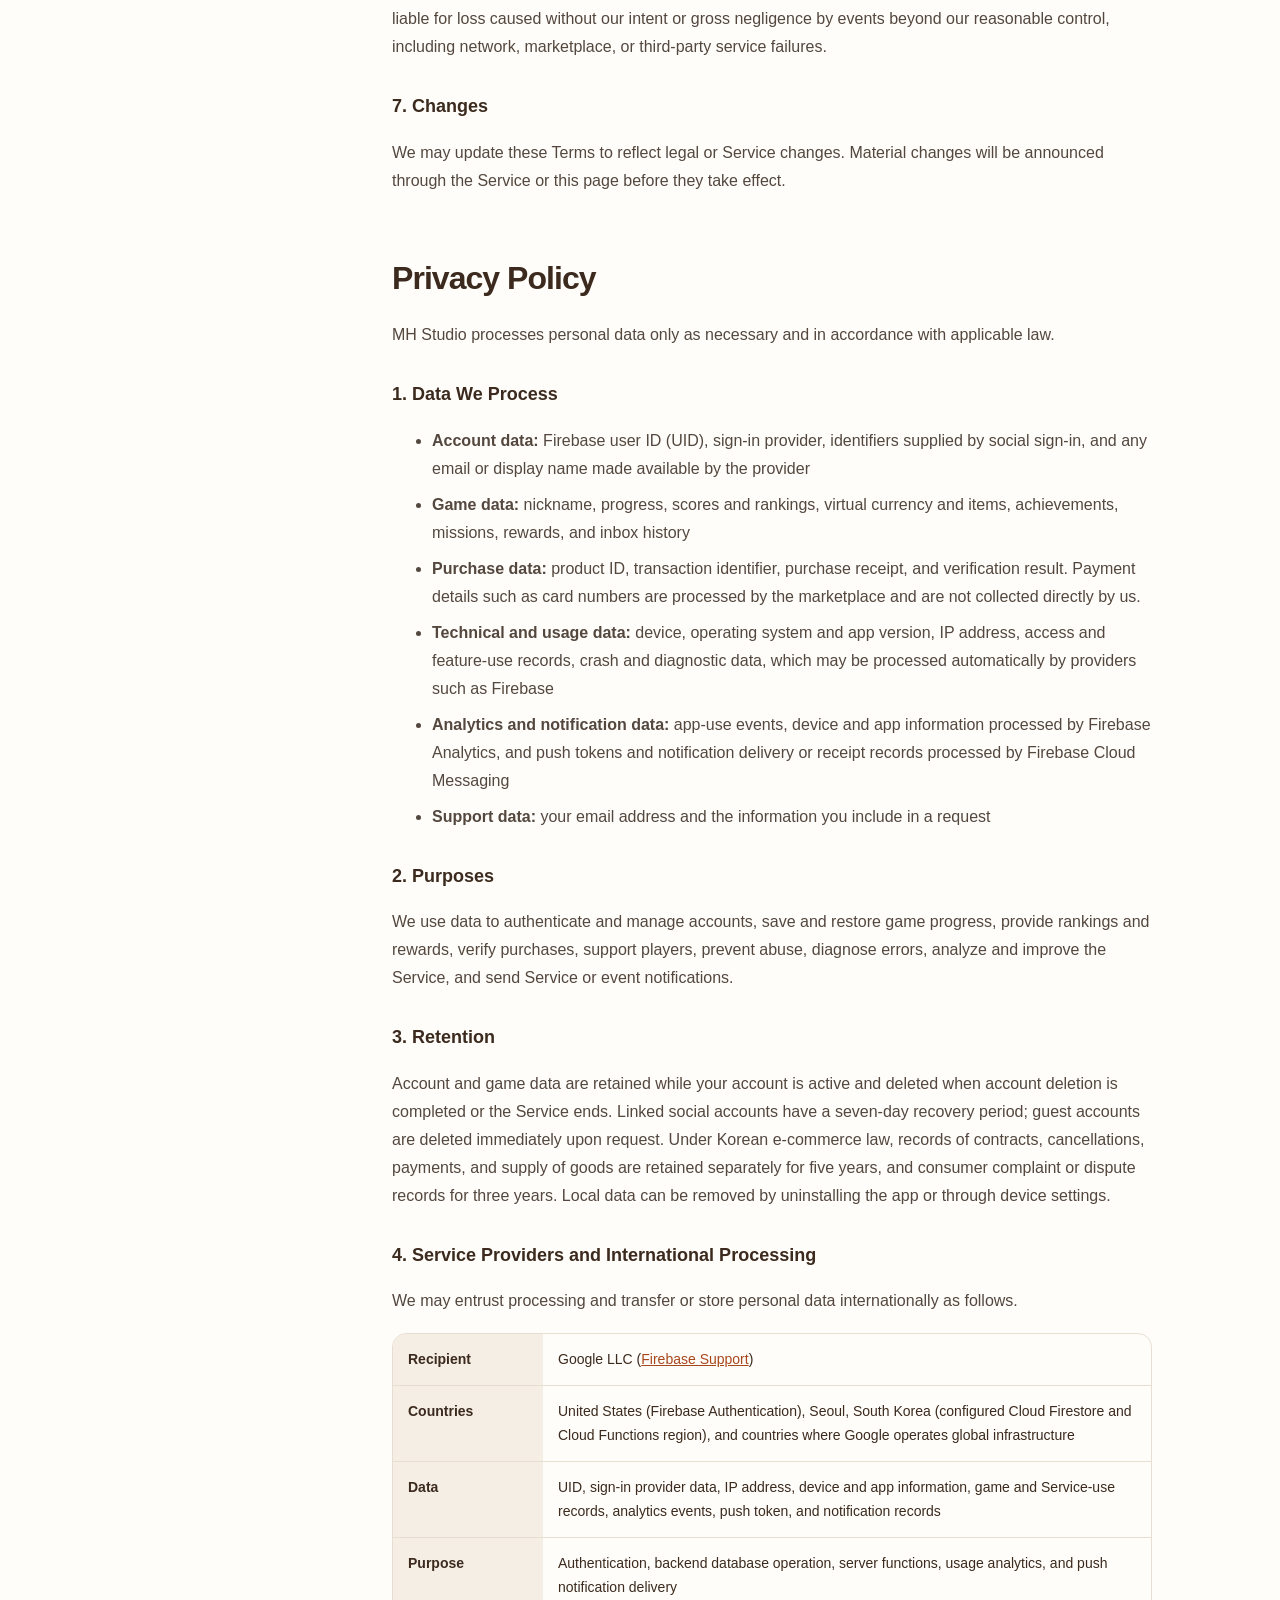
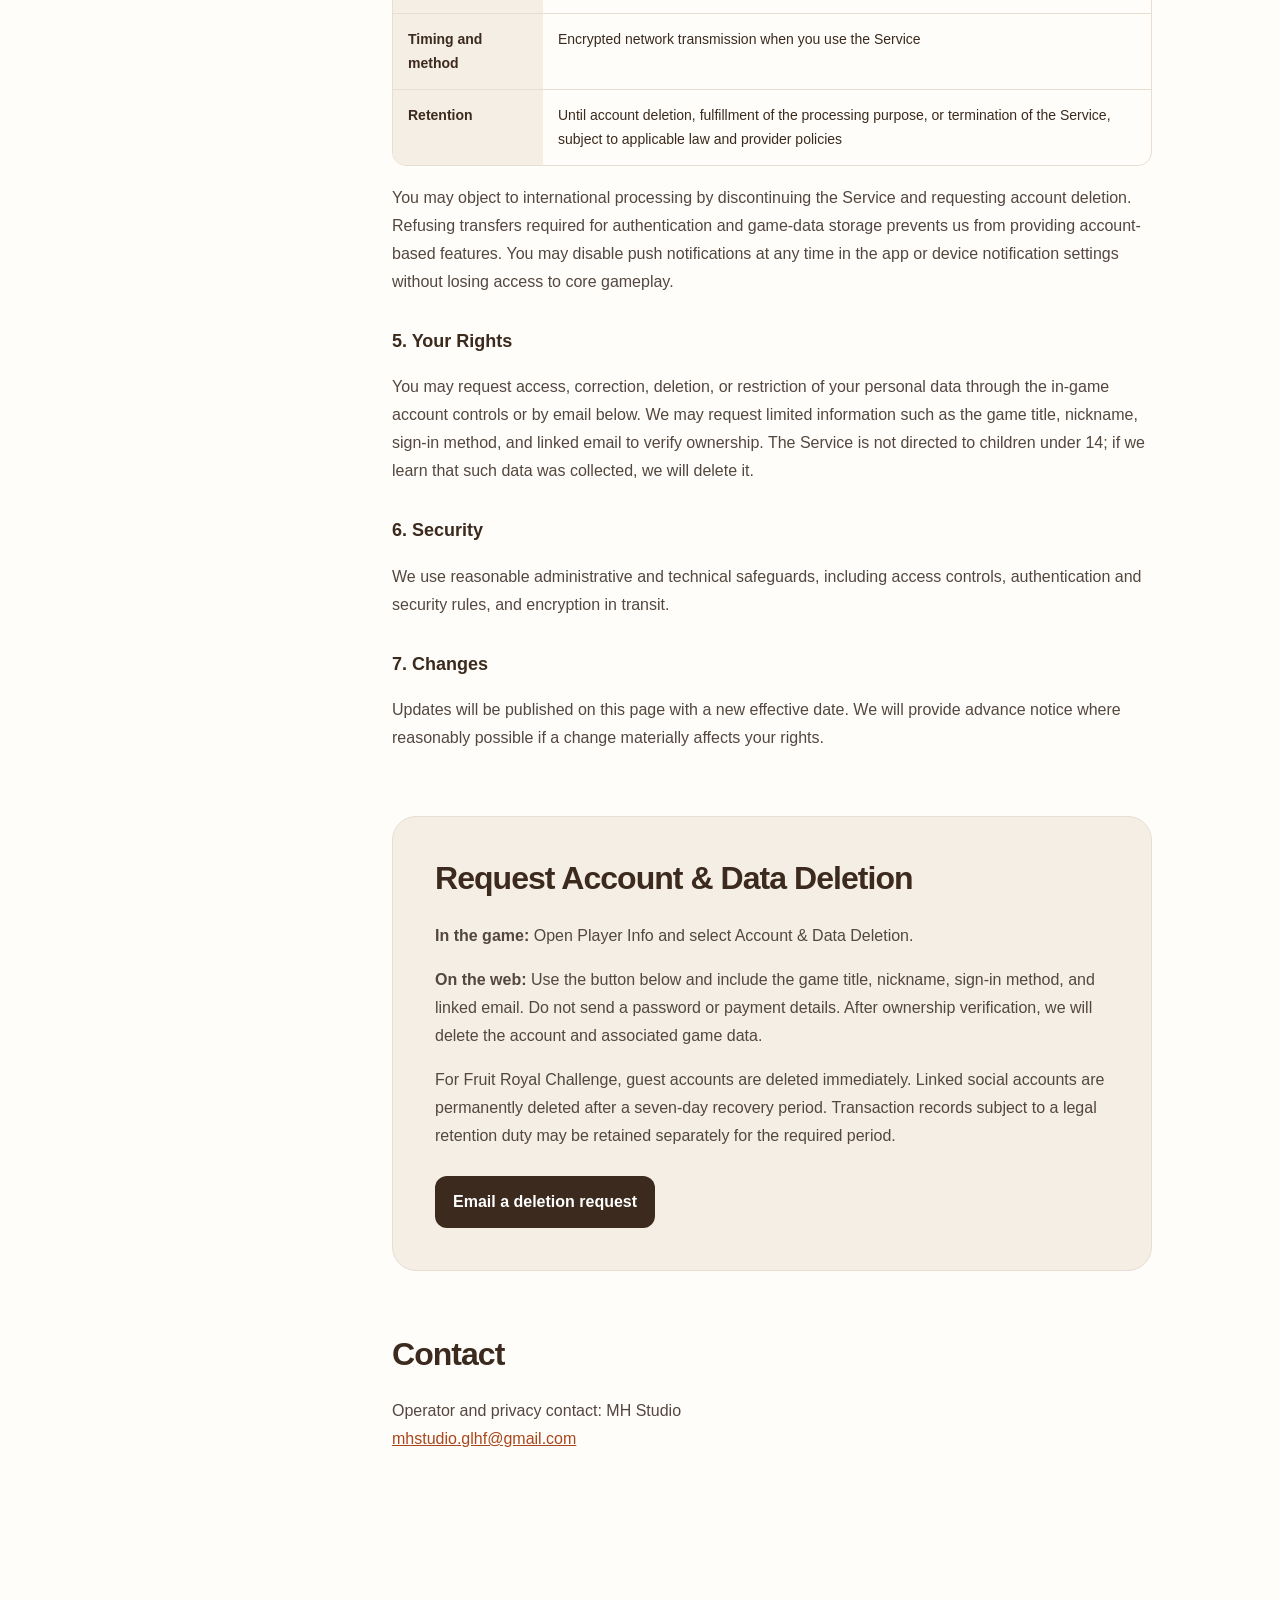
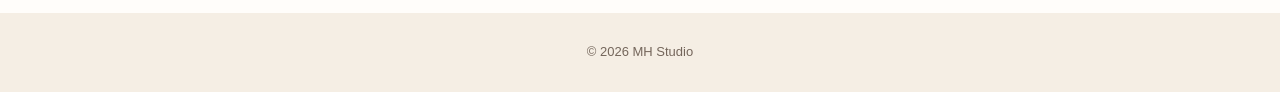
==== commit bd880d5f: "feat: 반응형 스튜디오 로고 적용" ====
--- a/index.html
+++ b/index.html
@@ -10,7 +10,12 @@
 </head>
 <body>
   <header class="site-header">
-    <a class="brand" href="#top" aria-label="MH Studio 홈">MH <span>Studio</span></a>
+    <a class="brand" href="#top" aria-label="MH Studio 홈">
+      <picture>
+        <source media="(orientation: portrait)" srcset="mh-studio-ci-square.png">
+        <img src="mh-studio-ci-wide.png" alt="MH Studio">
+      </picture>
+    </a>
     <nav aria-label="Language">
       <button type="button" data-lang="ko" aria-pressed="true">한국어</button>
       <button type="button" data-lang="en" aria-pressed="false">English</button>
--- a/style.css
+++ b/style.css
@@ -14,8 +14,8 @@
 body { margin: 0; color: var(--ink); background: var(--paper); font-family: -apple-system, BlinkMacSystemFont, "Segoe UI", "Noto Sans KR", sans-serif; line-height: 1.75; }
 a { color: #a9471c; }
 .site-header { position: sticky; top: 0; z-index: 10; display: flex; justify-content: space-between; align-items: center; padding: 14px max(20px, calc((100% - 1120px) / 2)); background: rgb(255 253 250 / 92%); border-bottom: 1px solid var(--line); backdrop-filter: blur(12px); }
-.brand { color: var(--ink); font-size: 20px; font-weight: 900; text-decoration: none; letter-spacing: -.04em; }
-.brand span { color: var(--orange); }
+.brand { display: block; height: 46px; text-decoration: none; }
+.brand img { display: block; width: auto; height: 46px; }
 nav { display: flex; gap: 4px; padding: 4px; background: var(--cream); border-radius: 999px; }
 button { border: 0; border-radius: 999px; padding: 8px 12px; color: var(--muted); background: transparent; cursor: pointer; font: inherit; font-size: 13px; font-weight: 700; }
 button[aria-pressed="true"] { color: white; background: var(--ink); }
@@ -58,4 +58,8 @@
   h2 { font-size: 28px; }
 }
 
+@media (orientation: portrait) {
+  .brand, .brand img { width: 46px; height: 46px; }
+}
+
 @media (prefers-reduced-motion: reduce) { html { scroll-behavior: auto; } }
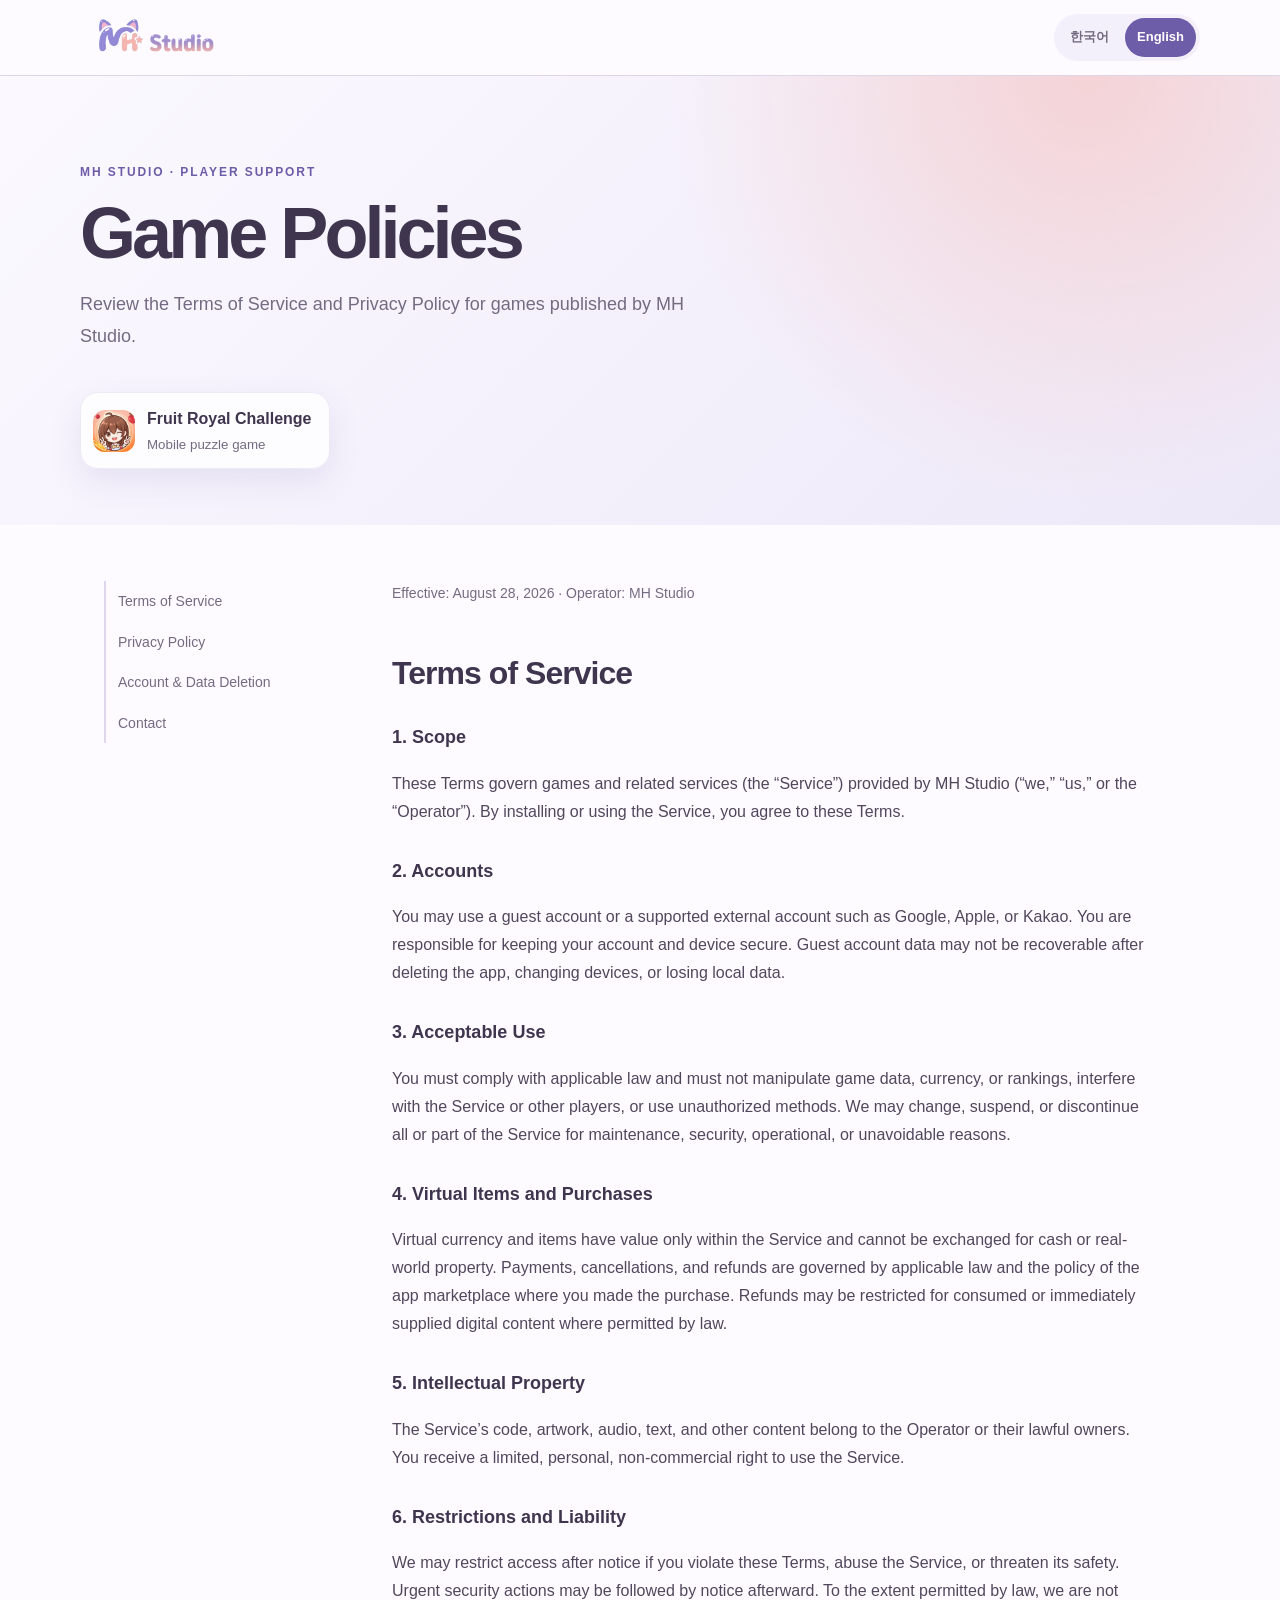
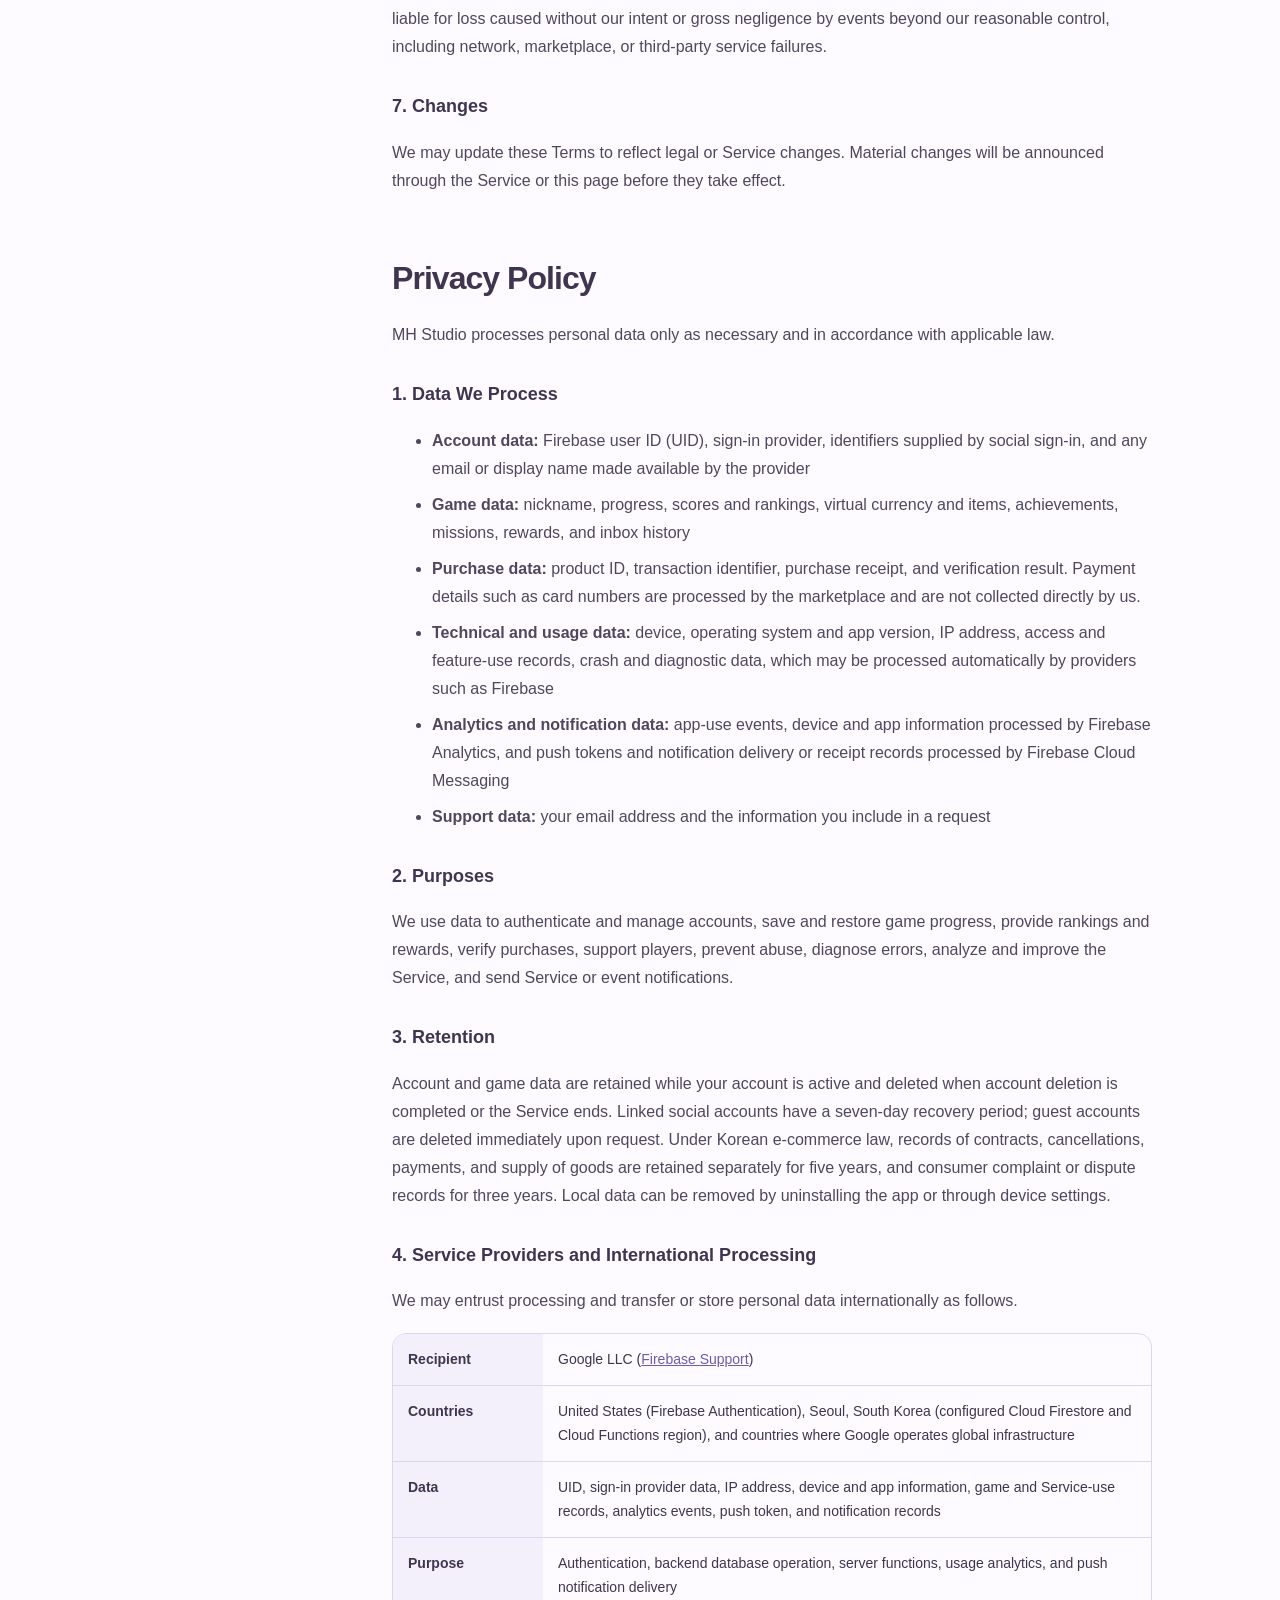
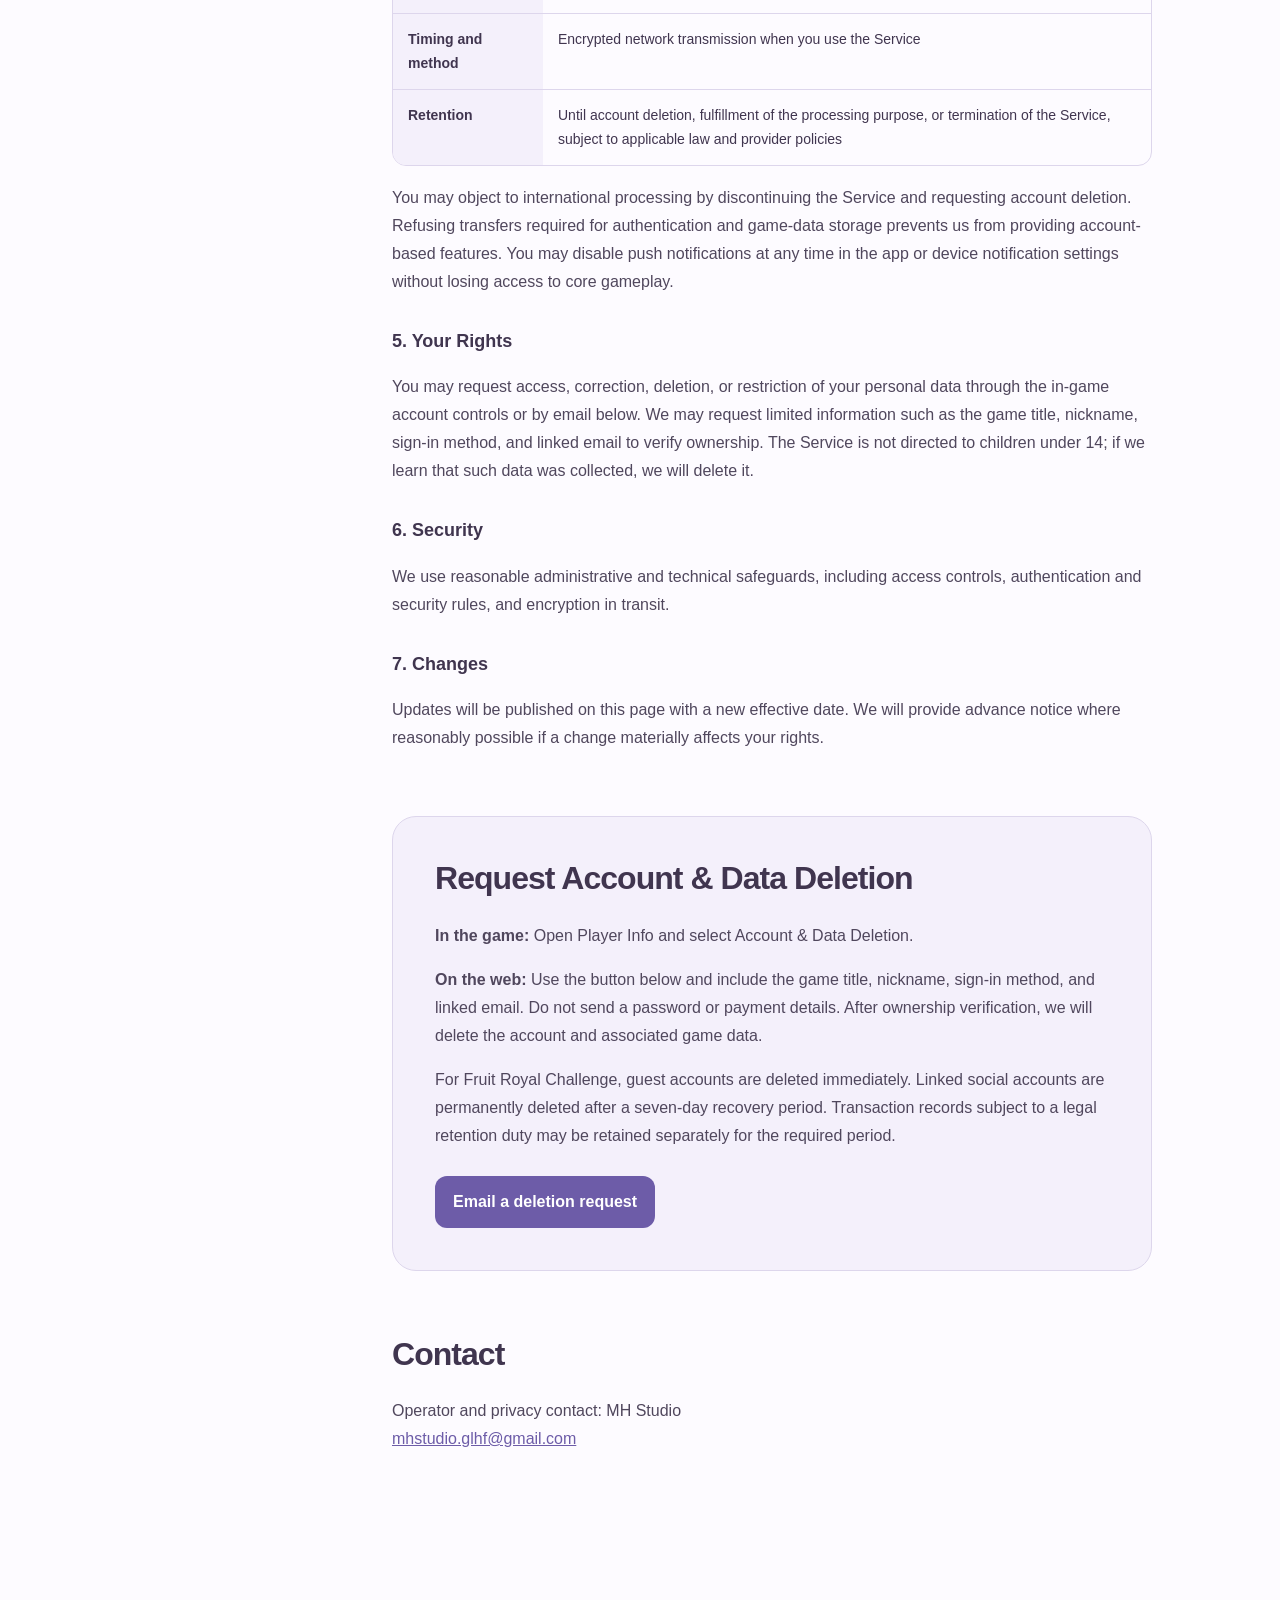
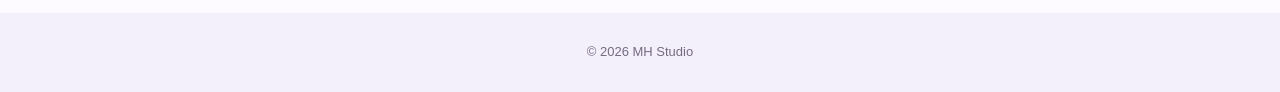
==== commit 848dc736: "style: 모바일 로고 전환 기준 조정" ====
--- a/index.html
+++ b/index.html
@@ -12,7 +12,7 @@
   <header class="site-header">
     <a class="brand" href="#top" aria-label="MH Studio 홈">
       <picture>
-        <source media="(orientation: portrait)" srcset="mh-studio-ci-square.png">
+        <source media="(max-width: 760px)" srcset="mh-studio-ci-square.png">
         <img src="mh-studio-ci-wide.png" alt="MH Studio">
       </picture>
     </a>
--- a/style.css
+++ b/style.css
@@ -1,41 +1,41 @@
 :root {
   color-scheme: light;
-  --ink: #3b2a1d;
-  --muted: #74665b;
-  --paper: #fffdfa;
-  --cream: #f5eee4;
-  --orange: #f28b50;
-  --gold: #f5c84c;
-  --line: #e8ddd1;
+  --ink: #40354f;
+  --muted: #746b82;
+  --paper: #fdfbff;
+  --cream: #f4f0fb;
+  --accent: #6d5ca8;
+  --peach: #e6aeb2;
+  --line: #ddd6ec;
 }
 
 * { box-sizing: border-box; }
 html { scroll-behavior: smooth; }
 body { margin: 0; color: var(--ink); background: var(--paper); font-family: -apple-system, BlinkMacSystemFont, "Segoe UI", "Noto Sans KR", sans-serif; line-height: 1.75; }
-a { color: #a9471c; }
-.site-header { position: sticky; top: 0; z-index: 10; display: flex; justify-content: space-between; align-items: center; padding: 14px max(20px, calc((100% - 1120px) / 2)); background: rgb(255 253 250 / 92%); border-bottom: 1px solid var(--line); backdrop-filter: blur(12px); }
+a { color: var(--accent); }
+.site-header { position: sticky; top: 0; z-index: 10; display: flex; justify-content: space-between; align-items: center; padding: 14px max(20px, calc((100% - 1120px) / 2)); background: rgb(253 251 255 / 92%); border-bottom: 1px solid var(--line); backdrop-filter: blur(12px); }
 .brand { display: block; height: 46px; text-decoration: none; }
 .brand img { display: block; width: auto; height: 46px; }
 nav { display: flex; gap: 4px; padding: 4px; background: var(--cream); border-radius: 999px; }
 button { border: 0; border-radius: 999px; padding: 8px 12px; color: var(--muted); background: transparent; cursor: pointer; font: inherit; font-size: 13px; font-weight: 700; }
-button[aria-pressed="true"] { color: white; background: var(--ink); }
-.hero { padding: 74px max(24px, calc((100% - 1120px) / 2)) 56px; background: radial-gradient(circle at 85% 0, #ffd99b 0, transparent 34%), linear-gradient(135deg, #fff8ec, #f8e7d5); }
-.eyebrow { color: #ad4e24; font-size: 12px; font-weight: 800; letter-spacing: .16em; }
+button[aria-pressed="true"] { color: white; background: var(--accent); }
+.hero { padding: 74px max(24px, calc((100% - 1120px) / 2)) 56px; background: radial-gradient(circle at 85% 0, #f4d3d6 0, transparent 36%), linear-gradient(135deg, #fbf9ff, #ede8f8); }
+.eyebrow { color: var(--accent); font-size: 12px; font-weight: 800; letter-spacing: .16em; }
 h1 { max-width: 760px; margin: 8px 0; font-size: clamp(40px, 7vw, 72px); line-height: 1.06; letter-spacing: -.055em; }
 .hero p:not(.eyebrow) { max-width: 650px; color: var(--muted); font-size: 18px; }
-.game-card { display: inline-flex; align-items: center; gap: 12px; margin-top: 22px; padding: 12px 18px 12px 12px; background: rgb(255 255 255 / 75%); border: 1px solid white; border-radius: 18px; box-shadow: 0 12px 32px rgb(83 50 22 / 8%); }
+.game-card { display: inline-flex; align-items: center; gap: 12px; margin-top: 22px; padding: 12px 18px 12px 12px; background: rgb(255 255 255 / 78%); border: 1px solid #eee9f7; border-radius: 18px; box-shadow: 0 12px 32px rgb(109 92 168 / 12%); }
 .game-mark { width: 42px; height: 42px; object-fit: cover; border-radius: 12px; }
 .game-card strong, .game-card small { display: block; }
 .game-card small { color: var(--muted); }
 .layout { display: grid; grid-template-columns: 220px minmax(0, 760px); gap: 68px; max-width: 1120px; margin: 0 auto; padding: 56px 24px 96px; }
 aside { align-self: start; position: sticky; top: 88px; }
 aside a { display: block; padding: 8px 12px; color: var(--muted); border-left: 2px solid var(--line); text-decoration: none; font-size: 14px; }
-aside a:hover { color: var(--ink); border-color: var(--orange); }
+aside a:hover { color: var(--accent); border-color: var(--peach); }
 article section { scroll-margin-top: 90px; margin-bottom: 64px; }
 .updated { margin: 0 0 48px; color: var(--muted); font-size: 14px; }
 h2 { margin: 0 0 24px; font-size: 32px; line-height: 1.2; letter-spacing: -.03em; }
 h3 { margin: 30px 0 8px; font-size: 18px; }
-p, li { color: #53473e; }
+p, li { color: #50475d; }
 li + li { margin-top: 8px; }
 .table-wrap { overflow-x: auto; margin: 18px 0; border: 1px solid var(--line); border-radius: 14px; }
 table { width: 100%; border-collapse: collapse; font-size: 14px; }
@@ -43,12 +43,13 @@
 th { width: 150px; background: var(--cream); }
 tr:last-child > * { border-bottom: 0; }
 .callout { padding: clamp(24px, 5vw, 42px); background: var(--cream); border: 1px solid var(--line); border-radius: 24px; }
-.cta { display: inline-block; margin-top: 10px; padding: 12px 18px; color: white; background: var(--ink); border-radius: 12px; font-weight: 800; text-decoration: none; }
-.cta:hover { background: #5b3c28; }
+.cta { display: inline-block; margin-top: 10px; padding: 12px 18px; color: white; background: var(--accent); border-radius: 12px; font-weight: 800; text-decoration: none; }
+.cta:hover { background: #59498f; }
 footer { padding: 28px 24px; color: var(--muted); background: var(--cream); text-align: center; font-size: 13px; }
 
 @media (max-width: 760px) {
   .site-header { padding-inline: 16px; }
+  .brand, .brand img { width: 55px; height: 55px; }
   .hero { padding: 52px 20px 42px; }
   .layout { display: block; padding: 32px 20px 72px; }
   aside { position: static; margin-bottom: 44px; }
@@ -58,8 +59,4 @@
   h2 { font-size: 28px; }
 }
 
-@media (orientation: portrait) {
-  .brand, .brand img { width: 46px; height: 46px; }
-}
-
 @media (prefers-reduced-motion: reduce) { html { scroll-behavior: auto; } }
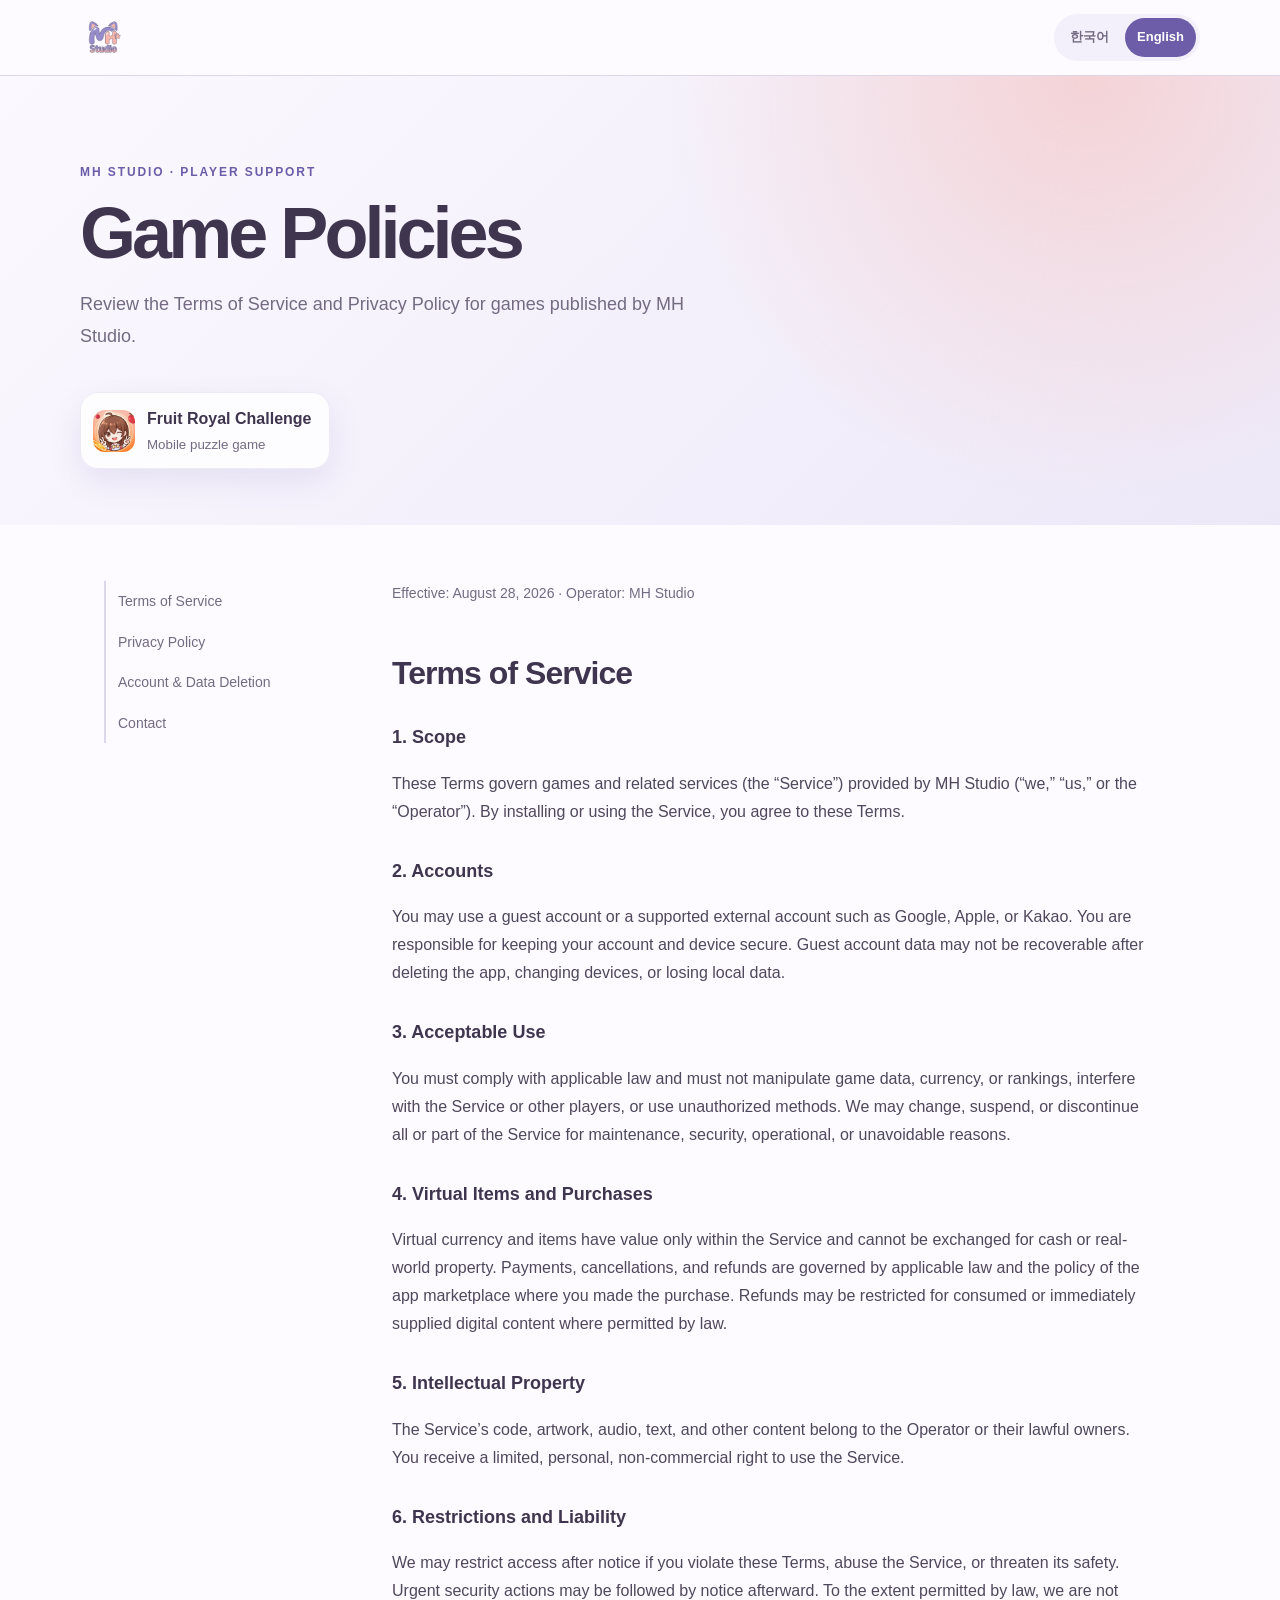
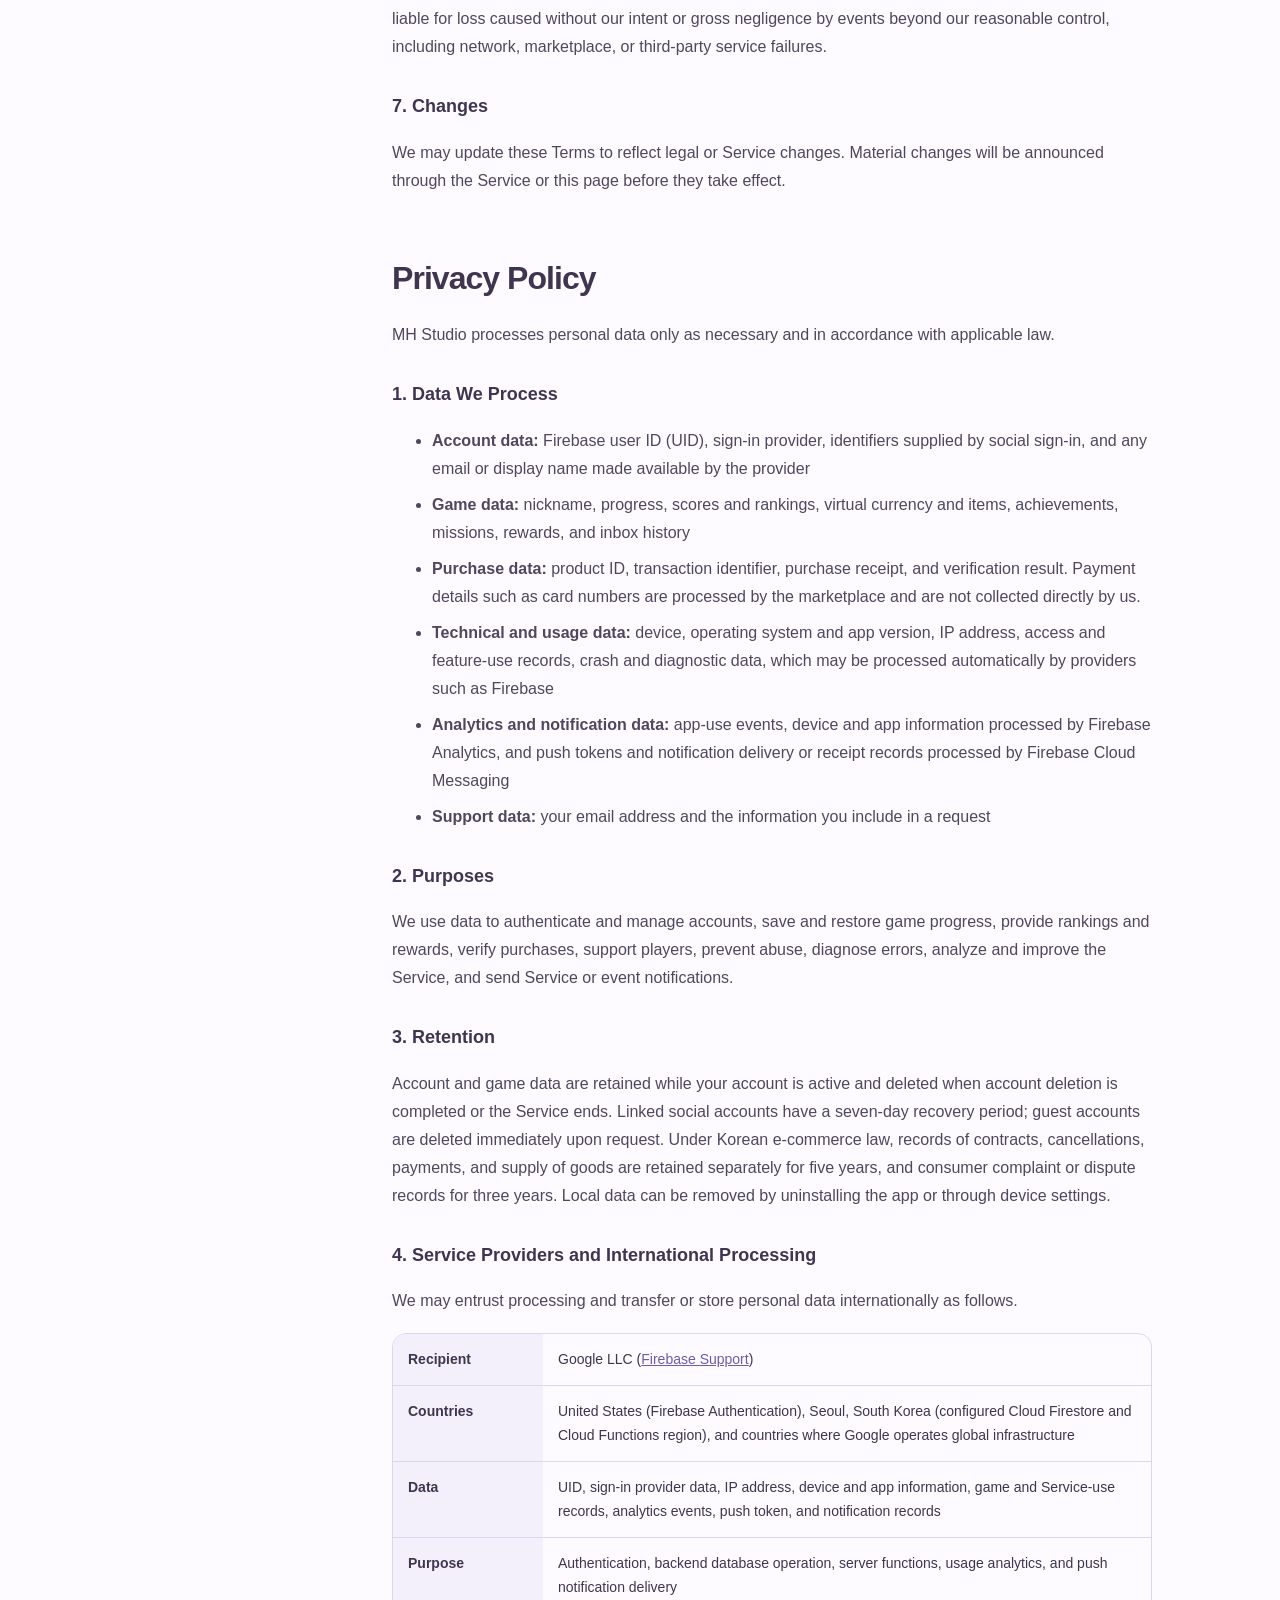
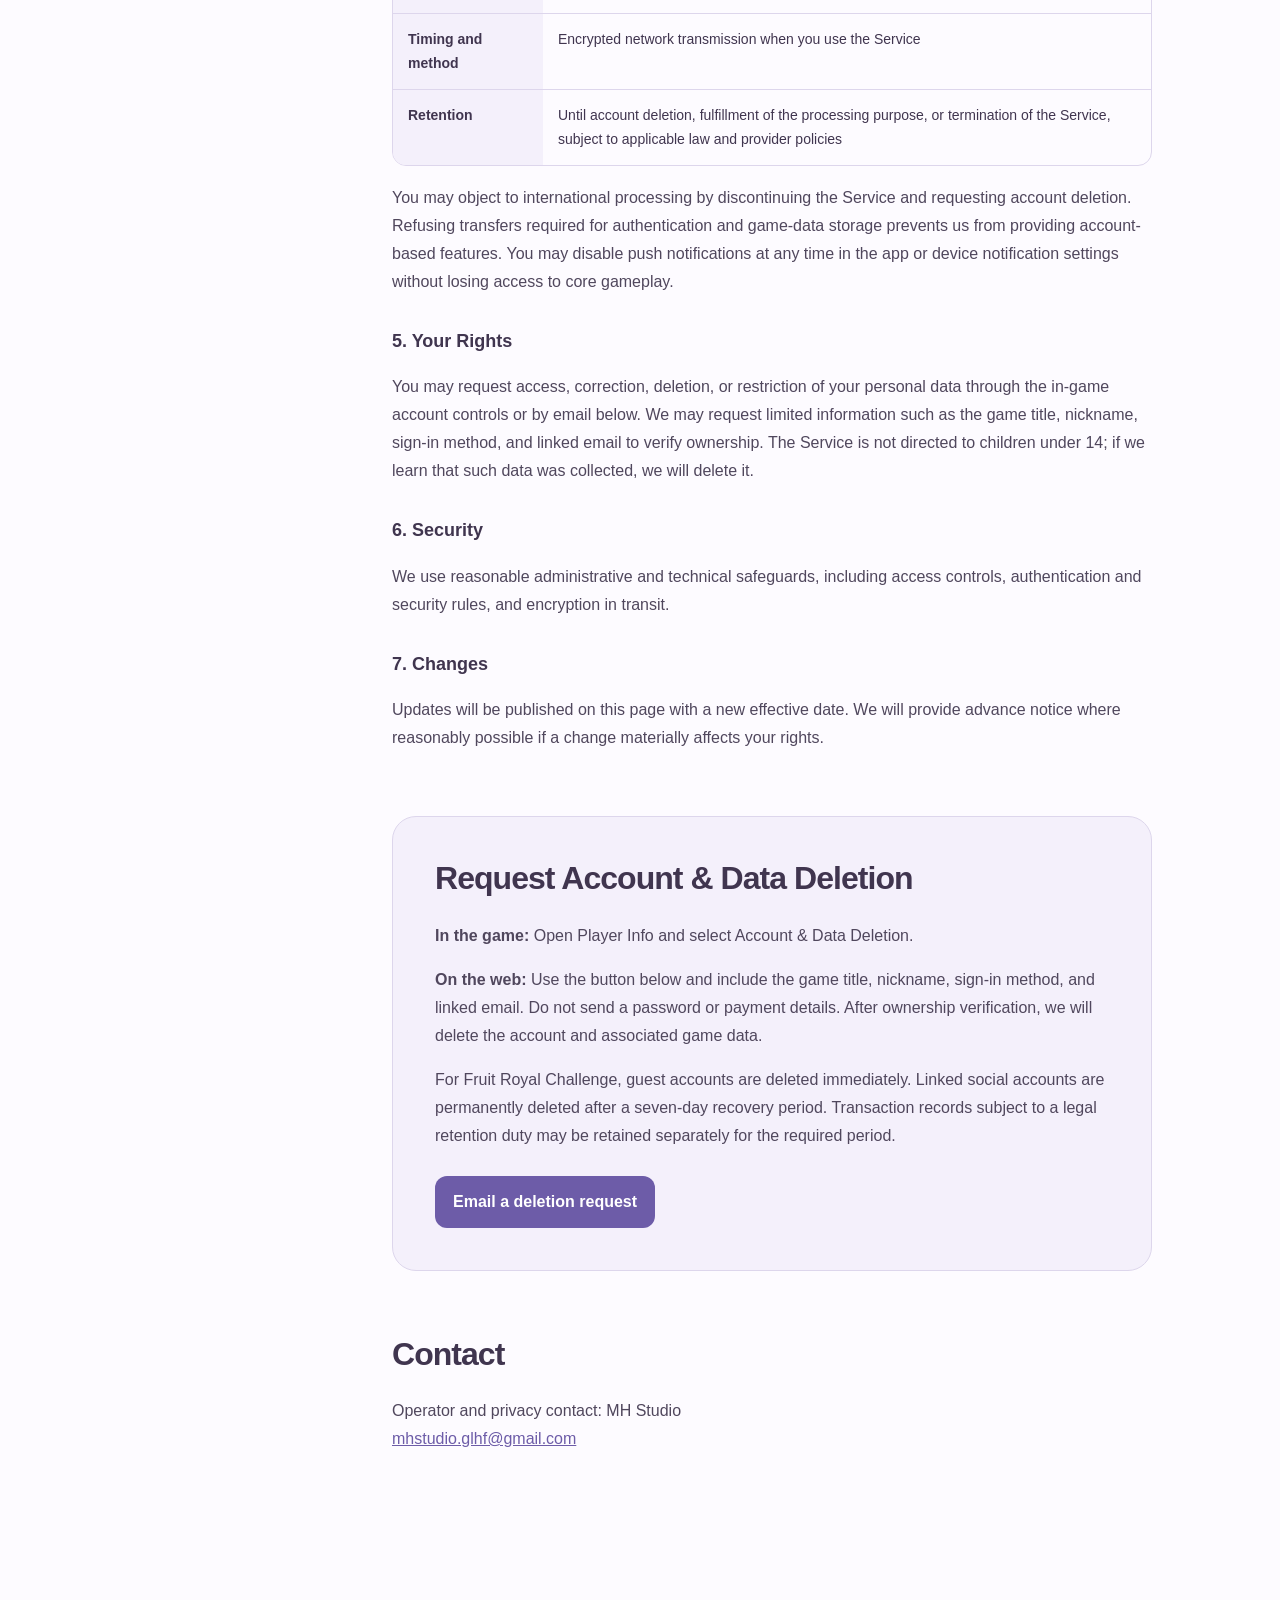
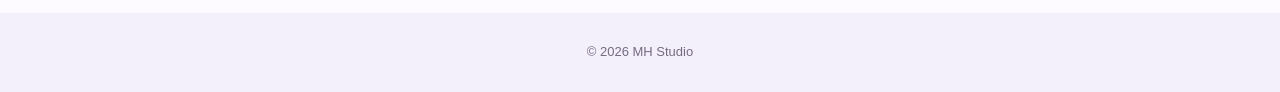
==== commit b425b400: "feat: CI 이미지 교체 (Stoke_CI)" ====
--- a/index.html
+++ b/index.html
@@ -12,8 +12,8 @@
   <header class="site-header">
     <a class="brand" href="#top" aria-label="MH Studio 홈">
       <picture>
-        <source media="(max-width: 760px)" srcset="mh-studio-ci-square.png">
-        <img src="mh-studio-ci-wide.png" alt="MH Studio">
+        <source media="(max-width: 760px)" srcset="Stoke_CI_1024.png">
+        <img src="Stoke_CI_1920x600.png" alt="MH Studio">
       </picture>
     </a>
     <nav aria-label="Language">
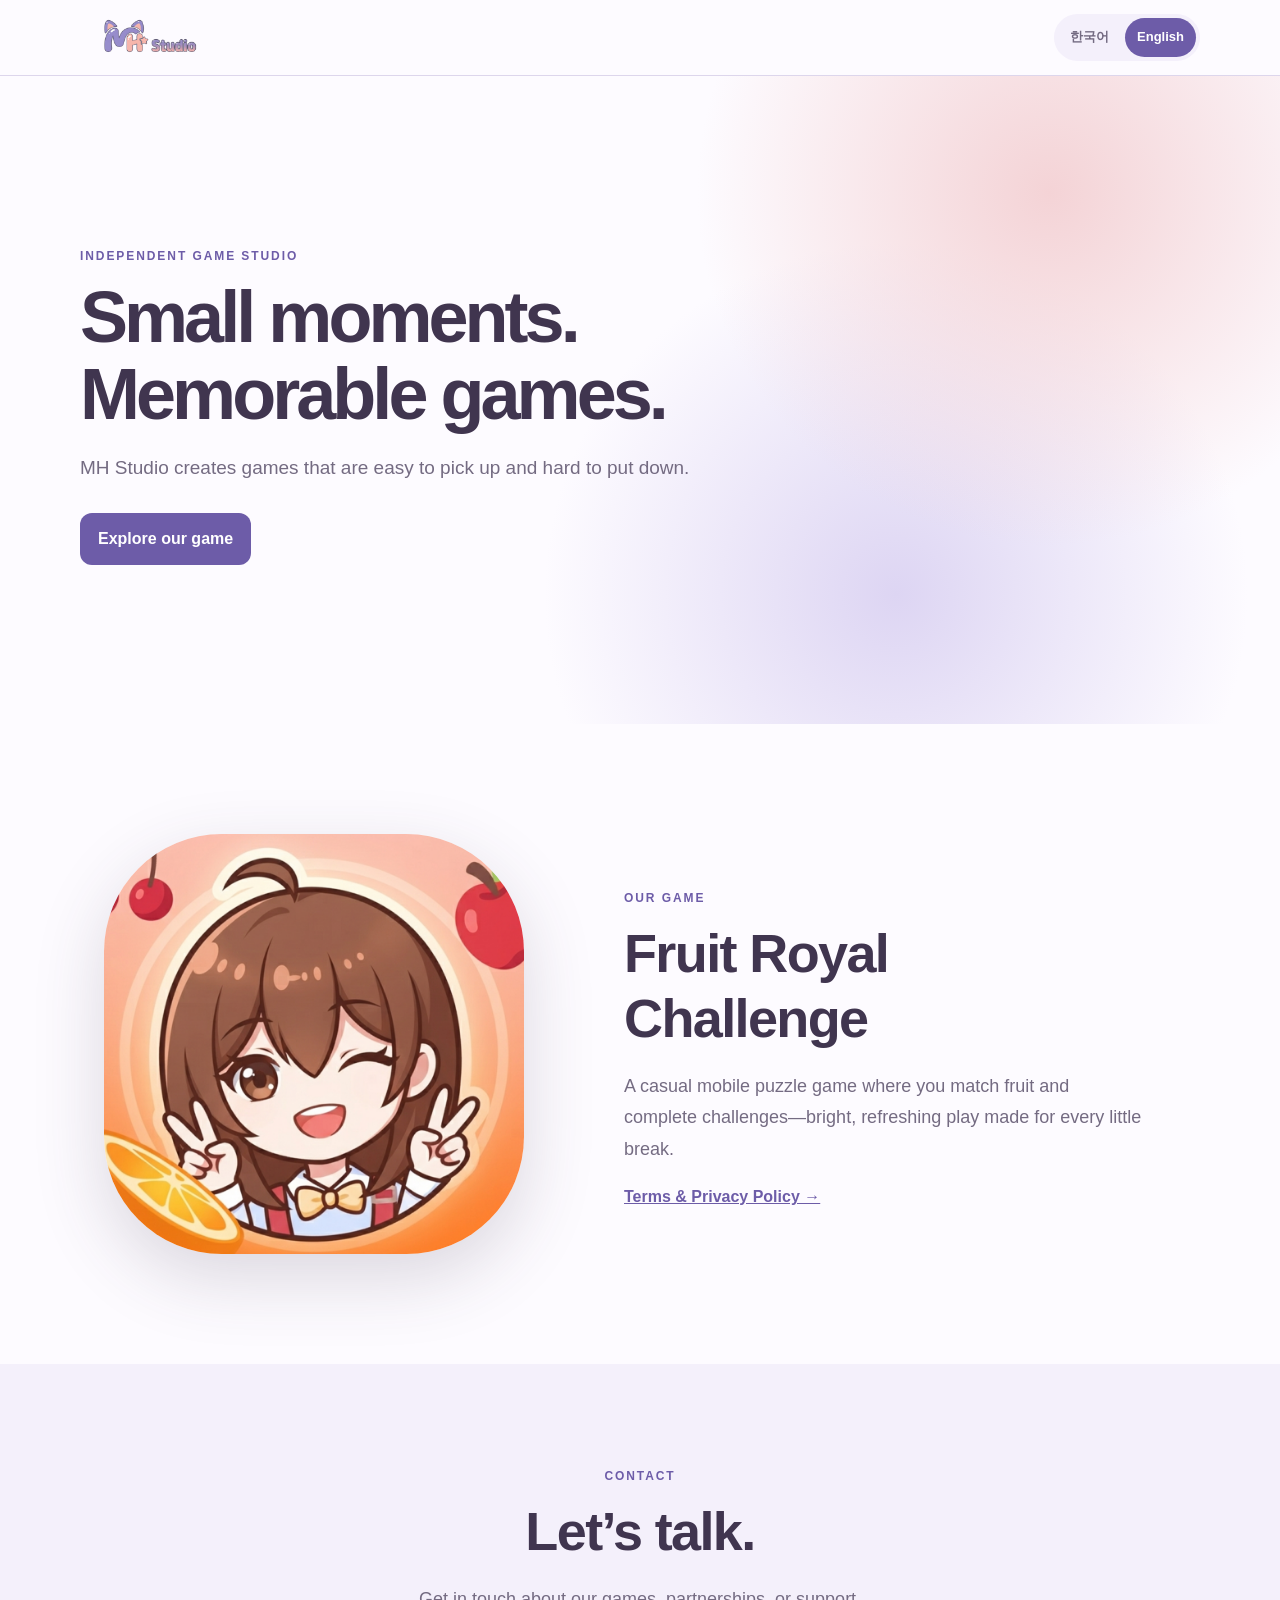
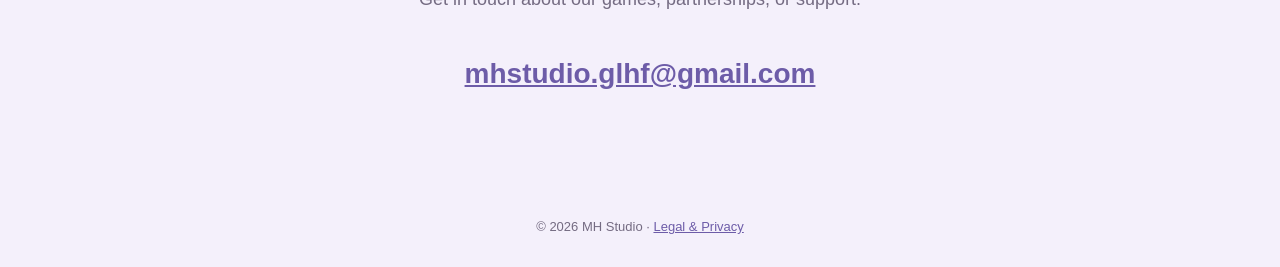
==== commit 99ba86dc: "feat: turn policy page into studio website" ====
--- a/index.html
+++ b/index.html
@@ -1,209 +1,32 @@
 <!doctype html>
 <html lang="ko">
 <head>
-  <meta charset="utf-8">
-  <meta name="viewport" content="width=device-width, initial-scale=1">
-  <meta name="description" content="MH Studio 게임의 이용약관, 개인정보 처리방침 및 계정 삭제 안내">
-  <title>MH Studio | Legal & Privacy</title>
-  <link rel="stylesheet" href="style.css">
-  <script src="app.js" defer></script>
+  <meta charset="utf-8"><meta name="viewport" content="width=device-width, initial-scale=1">
+  <meta name="description" content="작은 재미를 오래 기억될 게임으로 만드는 인디 게임 개발사, MH Studio">
+  <title>MH Studio | Games made with heart</title>
+  <link rel="stylesheet" href="style.css"><script src="app.js" defer></script>
 </head>
 <body>
   <header class="site-header">
-    <a class="brand" href="#top" aria-label="MH Studio 홈">
-      <picture>
-        <source media="(max-width: 760px)" srcset="Stoke_CI_1024.png">
-        <img src="Stoke_CI_1920x600.png" alt="MH Studio">
-      </picture>
-    </a>
-    <nav aria-label="Language">
-      <button type="button" data-lang="ko" aria-pressed="true">한국어</button>
-      <button type="button" data-lang="en" aria-pressed="false">English</button>
-    </nav>
+    <a class="brand" href="#top" aria-label="MH Studio 홈"><picture><source media="(max-width: 760px)" srcset="Stoke_CI_1024.png"><img src="Stoke_CI_1920x600.png" alt="MH Studio"></picture></a>
+    <nav aria-label="Language"><button type="button" data-lang="ko" aria-pressed="true">한국어</button><button type="button" data-lang="en" aria-pressed="false">English</button></nav>
   </header>
-
   <main id="top">
-    <section class="hero">
-      <p class="eyebrow">MH STUDIO · PLAYER SUPPORT</p>
-      <div lang="ko" data-copy="ko">
-        <h1>게임 정책 안내</h1>
-        <p>MH Studio가 제공하는 게임의 이용약관과 개인정보 처리 기준을 확인하세요.</p>
-      </div>
-      <div lang="en" data-copy="en" hidden>
-        <h1>Game Policies</h1>
-        <p>Review the Terms of Service and Privacy Policy for games published by MH Studio.</p>
-      </div>
-      <div class="game-card">
-        <img class="game-mark" src="frc_icon.png" alt="">
-        <div>
-          <strong>Fruit Royal Challenge</strong>
-          <small>Mobile puzzle game</small>
-        </div>
-      </div>
+    <section class="home-hero">
+      <div lang="ko" data-copy="ko"><p class="eyebrow">INDEPENDENT GAME STUDIO</p><h1>작은 재미를<br>오래 기억될 게임으로.</h1><p>MH Studio는 누구나 가볍게 시작하고, 자꾸 다시 찾게 되는 게임을 만듭니다.</p><a class="cta" href="#games">게임 보기</a></div>
+      <div lang="en" data-copy="en" hidden><p class="eyebrow">INDEPENDENT GAME STUDIO</p><h1>Small moments.<br>Memorable games.</h1><p>MH Studio creates games that are easy to pick up and hard to put down.</p><a class="cta" href="#games">Explore our game</a></div>
     </section>
-
-    <div class="layout">
-      <aside>
-        <div lang="ko" data-copy="ko">
-          <a href="#terms-ko">이용약관</a>
-          <a href="#privacy-ko">개인정보 처리방침</a>
-          <a href="#deletion-ko">계정·데이터 삭제</a>
-          <a href="#contact-ko">문의</a>
-        </div>
-        <div lang="en" data-copy="en" hidden>
-          <a href="#terms-en">Terms of Service</a>
-          <a href="#privacy-en">Privacy Policy</a>
-          <a href="#deletion-en">Account & Data Deletion</a>
-          <a href="#contact-en">Contact</a>
-        </div>
-      </aside>
-
-      <article lang="ko" data-copy="ko">
-        <p class="updated">시행일: 2026년 8월 28일 · 운영자: MH Studio</p>
-
-        <section id="terms-ko">
-          <h2>이용약관</h2>
-          <h3>1. 목적과 적용</h3>
-          <p>본 약관은 MH Studio(이하 “운영자”)가 제공하는 게임과 관련 서비스(이하 “서비스”)의 이용 조건을 정합니다. 이용자는 서비스를 설치하거나 이용함으로써 본 약관에 동의합니다.</p>
-          <h3>2. 계정</h3>
-          <p>서비스는 게스트 계정 또는 지원되는 외부 계정(Google, Apple, Kakao 등)을 이용할 수 있습니다. 이용자는 자신의 계정과 기기를 안전하게 관리해야 합니다. 게스트 계정은 앱 삭제, 기기 변경 또는 로컬 데이터 손상 시 복구되지 않을 수 있습니다.</p>
-          <h3>3. 서비스 이용</h3>
-          <p>이용자는 법령과 본 약관을 준수해야 하며, 비정상적인 방법으로 게임 데이터·재화·순위를 조작하거나 서비스와 다른 이용자를 방해해서는 안 됩니다. 운영자는 보안, 점검, 운영 또는 불가피한 사유로 서비스의 전부 또는 일부를 변경하거나 중단할 수 있습니다.</p>
-          <h3>4. 가상 재화와 유료 상품</h3>
-          <p>게임 내 가상 재화와 아이템은 서비스 안에서만 사용할 수 있으며 현금이나 현실의 재산으로 교환할 수 없습니다. 유료 상품의 결제, 청약 철회 및 환불은 구매한 앱 마켓의 정책과 관련 법령을 따릅니다. 법령상 허용되는 경우를 제외하고 이미 사용했거나 즉시 효력이 발생한 디지털 콘텐츠는 환불이 제한될 수 있습니다.</p>
-          <h3>5. 지식재산권</h3>
-          <p>서비스의 코드, 이미지, 음악, 문구 및 기타 콘텐츠에 관한 권리는 운영자 또는 정당한 권리자에게 있습니다. 이용자는 개인적이고 비상업적인 범위에서만 서비스를 이용할 수 있습니다.</p>
-          <h3>6. 이용 제한과 책임</h3>
-          <p>운영자는 약관 위반, 부정 이용 또는 서비스 안전을 해치는 행위가 확인되면 사전 통지 후 이용을 제한할 수 있습니다. 긴급한 보안 대응 등 사전 통지가 어려운 경우에는 사후 통지할 수 있습니다. 운영자는 고의 또는 중대한 과실이 없는 한 천재지변, 통신 장애, 앱 마켓이나 외부 서비스 장애로 발생한 손해에 책임을 지지 않습니다.</p>
-          <h3>7. 약관 변경</h3>
-          <p>운영자는 법령이나 서비스 변경에 따라 본 약관을 수정할 수 있으며, 중요한 변경은 적용 전에 서비스 또는 본 페이지에서 안내합니다.</p>
-        </section>
-
-        <section id="privacy-ko">
-          <h2>개인정보 처리방침</h2>
-          <p>MH Studio는 필요한 범위에서만 개인정보를 처리하며 관련 법령을 준수합니다.</p>
-          <h3>1. 처리하는 정보</h3>
-          <ul>
-            <li><strong>계정 정보:</strong> Firebase 사용자 식별자(UID), 로그인 제공자, 소셜 로그인에서 제공되는 식별 정보 및 선택적으로 제공되는 이메일·표시 이름</li>
-            <li><strong>게임 정보:</strong> 닉네임, 진행도, 점수와 순위, 재화·아이템, 업적·미션·보상·우편 기록</li>
-            <li><strong>결제 정보:</strong> 상품 ID, 거래 식별자, 구매 영수증 및 검증 결과. 카드번호 등 결제수단 정보는 앱 마켓이 처리하며 운영자가 직접 수집하지 않습니다.</li>
-            <li><strong>기술·이용 정보:</strong> 기기·운영체제·앱 버전, IP 주소, 접속 및 기능 이용 기록, 오류·진단 정보. Firebase 등 서비스 제공자가 자동으로 처리할 수 있습니다.</li>
-            <li><strong>분석·알림 정보:</strong> Firebase Analytics의 앱 이용 이벤트·기기 및 앱 정보와 Firebase Cloud Messaging의 푸시 토큰·알림 발송 및 수신 기록</li>
-            <li><strong>문의 정보:</strong> 이메일 주소와 이용자가 문의에 포함한 내용</li>
-          </ul>
-          <h3>2. 이용 목적</h3>
-          <p>로그인과 계정 관리, 게임 저장·복원, 순위와 보상 제공, 결제 검증, 고객지원, 부정 이용 방지, 오류 해결, 서비스 이용 분석과 품질 개선, 서비스 및 이벤트 알림 발송을 위해 이용합니다.</p>
-          <h3>3. 보유 기간</h3>
-          <p>계정 및 게임 데이터는 서비스 이용 중 보관하고 탈퇴 완료 또는 서비스 종료 시 삭제합니다. 소셜 연동 계정은 탈퇴 신청 후 7일간 복구 유예 기간을 거쳐 삭제되며, 게스트 계정은 요청 시 즉시 삭제됩니다. 다만 전자상거래 등에서의 소비자보호에 관한 법률에 따라 계약·청약철회 및 대금결제·재화 공급 기록은 5년, 소비자 불만 또는 분쟁 처리 기록은 3년간 분리 보관한 뒤 삭제합니다. 기기에 저장된 로컬 데이터는 앱 삭제 또는 기기 설정을 통해 제거할 수 있습니다.</p>
-          <h3>4. 처리 위탁 및 국외 처리</h3>
-          <p>서비스 제공을 위해 다음과 같이 개인정보 처리 업무를 위탁하고 개인정보를 국외로 이전·보관할 수 있습니다.</p>
-          <div class="table-wrap"><table>
-            <tbody>
-              <tr><th>이전받는 자</th><td>Google LLC (<a href="https://firebase.google.com/support" target="_blank" rel="noreferrer">Firebase 고객지원</a>)</td></tr>
-              <tr><th>이전 국가</th><td>미국(Firebase Authentication), 대한민국 서울(Cloud Firestore·Cloud Functions 설정 리전) 및 Google 글로벌 인프라 운영 국가</td></tr>
-              <tr><th>이전 항목</th><td>UID, 로그인 제공 정보, IP 주소, 기기·앱 정보, 게임 및 서비스 이용 기록, 분석 이벤트, 푸시 토큰과 알림 기록</td></tr>
-              <tr><th>목적</th><td>사용자 인증, 백엔드 데이터베이스 운영, 서버 기능 제공, 이용 분석 및 푸시 알림 발송</td></tr>
-              <tr><th>시기·방법</th><td>서비스 이용 시 암호화된 네트워크를 통한 전송</td></tr>
-              <tr><th>보유·이용 기간</th><td>회원 탈퇴, 처리 목적 달성 또는 서비스 종료 시까지. 단, 법령이나 서비스 제공자의 정책에 따른 기간이 적용될 수 있습니다.</td></tr>
-            </tbody>
-          </table></div>
-          <p>국외 이전을 원하지 않는 경우 서비스 이용을 중단하고 계정 삭제를 요청할 수 있습니다. 인증과 게임 데이터 저장에 필요한 이전을 거부하면 계정 기반 서비스를 제공할 수 없습니다. 푸시 알림은 앱 또는 기기 알림 설정에서 언제든지 거부할 수 있으며, 거부해도 핵심 게임 기능은 이용할 수 있습니다.</p>
-          <h3>5. 이용자의 권리</h3>
-          <p>이용자는 자신의 개인정보 열람·정정·삭제·처리정지를 요청할 수 있습니다. 앱의 계정 관리 기능 또는 아래 이메일을 이용해 요청할 수 있으며, 본인 확인이 필요한 경우 게임명, 닉네임, 로그인 방식과 연동 이메일 등 최소한의 정보를 요청할 수 있습니다. 만 14세 미만 아동을 대상으로 서비스를 제공하지 않으며, 해당 정보가 확인되면 삭제합니다.</p>
-          <h3>6. 보호 조치</h3>
-          <p>접근 권한 제한, 인증 및 보안 규칙, 전송 구간 암호화 등 합리적인 기술적·관리적 조치를 적용합니다.</p>
-          <h3>7. 방침 변경</h3>
-          <p>본 방침이 변경되면 시행일과 변경 내용을 본 페이지에 공개합니다. 이용자의 권리에 중대한 영향을 주는 변경은 가능한 범위에서 사전에 알립니다.</p>
-        </section>
-
-        <section id="deletion-ko" class="callout">
-          <h2>계정·데이터 삭제 요청</h2>
-          <p><strong>게임 내:</strong> 플레이어 정보 → 계정 탈퇴 및 데이터 삭제를 선택하세요.</p>
-          <p><strong>웹 요청:</strong> 아래 버튼으로 게임명, 게임 닉네임, 로그인 방식과 연동 이메일을 보내 주세요. 비밀번호나 결제수단 정보는 보내지 마세요. 본인 확인 후 계정과 연결된 게임 데이터가 삭제됩니다.</p>
-          <p>Fruit Royal Challenge의 게스트 계정은 즉시 삭제되고, 소셜 연동 계정은 7일의 복구 기간 후 영구 삭제됩니다. 법적 보존 의무가 있는 거래 기록은 법정 기간 동안 별도 보관될 수 있습니다.</p>
-          <a class="cta" href="mailto:mhstudio.glhf@gmail.com?subject=%5BAccount%20Deletion%5D%20Fruit%20Royal%20Challenge">삭제 요청 이메일 보내기</a>
-        </section>
-
-        <section id="contact-ko">
-          <h2>문의</h2>
-          <p>운영자 및 개인정보 보호 문의: MH Studio<br><a href="mailto:mhstudio.glhf@gmail.com">mhstudio.glhf@gmail.com</a></p>
-        </section>
-      </article>
-
-      <article lang="en" data-copy="en" hidden>
-        <p class="updated">Effective: August 28, 2026 · Operator: MH Studio</p>
-
-        <section id="terms-en">
-          <h2>Terms of Service</h2>
-          <h3>1. Scope</h3>
-          <p>These Terms govern games and related services (the “Service”) provided by MH Studio (“we,” “us,” or the “Operator”). By installing or using the Service, you agree to these Terms.</p>
-          <h3>2. Accounts</h3>
-          <p>You may use a guest account or a supported external account such as Google, Apple, or Kakao. You are responsible for keeping your account and device secure. Guest account data may not be recoverable after deleting the app, changing devices, or losing local data.</p>
-          <h3>3. Acceptable Use</h3>
-          <p>You must comply with applicable law and must not manipulate game data, currency, or rankings, interfere with the Service or other players, or use unauthorized methods. We may change, suspend, or discontinue all or part of the Service for maintenance, security, operational, or unavoidable reasons.</p>
-          <h3>4. Virtual Items and Purchases</h3>
-          <p>Virtual currency and items have value only within the Service and cannot be exchanged for cash or real-world property. Payments, cancellations, and refunds are governed by applicable law and the policy of the app marketplace where you made the purchase. Refunds may be restricted for consumed or immediately supplied digital content where permitted by law.</p>
-          <h3>5. Intellectual Property</h3>
-          <p>The Service’s code, artwork, audio, text, and other content belong to the Operator or their lawful owners. You receive a limited, personal, non-commercial right to use the Service.</p>
-          <h3>6. Restrictions and Liability</h3>
-          <p>We may restrict access after notice if you violate these Terms, abuse the Service, or threaten its safety. Urgent security actions may be followed by notice afterward. To the extent permitted by law, we are not liable for loss caused without our intent or gross negligence by events beyond our reasonable control, including network, marketplace, or third-party service failures.</p>
-          <h3>7. Changes</h3>
-          <p>We may update these Terms to reflect legal or Service changes. Material changes will be announced through the Service or this page before they take effect.</p>
-        </section>
-
-        <section id="privacy-en">
-          <h2>Privacy Policy</h2>
-          <p>MH Studio processes personal data only as necessary and in accordance with applicable law.</p>
-          <h3>1. Data We Process</h3>
-          <ul>
-            <li><strong>Account data:</strong> Firebase user ID (UID), sign-in provider, identifiers supplied by social sign-in, and any email or display name made available by the provider</li>
-            <li><strong>Game data:</strong> nickname, progress, scores and rankings, virtual currency and items, achievements, missions, rewards, and inbox history</li>
-            <li><strong>Purchase data:</strong> product ID, transaction identifier, purchase receipt, and verification result. Payment details such as card numbers are processed by the marketplace and are not collected directly by us.</li>
-            <li><strong>Technical and usage data:</strong> device, operating system and app version, IP address, access and feature-use records, crash and diagnostic data, which may be processed automatically by providers such as Firebase</li>
-            <li><strong>Analytics and notification data:</strong> app-use events, device and app information processed by Firebase Analytics, and push tokens and notification delivery or receipt records processed by Firebase Cloud Messaging</li>
-            <li><strong>Support data:</strong> your email address and the information you include in a request</li>
-          </ul>
-          <h3>2. Purposes</h3>
-          <p>We use data to authenticate and manage accounts, save and restore game progress, provide rankings and rewards, verify purchases, support players, prevent abuse, diagnose errors, analyze and improve the Service, and send Service or event notifications.</p>
-          <h3>3. Retention</h3>
-          <p>Account and game data are retained while your account is active and deleted when account deletion is completed or the Service ends. Linked social accounts have a seven-day recovery period; guest accounts are deleted immediately upon request. Under Korean e-commerce law, records of contracts, cancellations, payments, and supply of goods are retained separately for five years, and consumer complaint or dispute records for three years. Local data can be removed by uninstalling the app or through device settings.</p>
-          <h3>4. Service Providers and International Processing</h3>
-          <p>We may entrust processing and transfer or store personal data internationally as follows.</p>
-          <div class="table-wrap"><table>
-            <tbody>
-              <tr><th>Recipient</th><td>Google LLC (<a href="https://firebase.google.com/support" target="_blank" rel="noreferrer">Firebase Support</a>)</td></tr>
-              <tr><th>Countries</th><td>United States (Firebase Authentication), Seoul, South Korea (configured Cloud Firestore and Cloud Functions region), and countries where Google operates global infrastructure</td></tr>
-              <tr><th>Data</th><td>UID, sign-in provider data, IP address, device and app information, game and Service-use records, analytics events, push token, and notification records</td></tr>
-              <tr><th>Purpose</th><td>Authentication, backend database operation, server functions, usage analytics, and push notification delivery</td></tr>
-              <tr><th>Timing and method</th><td>Encrypted network transmission when you use the Service</td></tr>
-              <tr><th>Retention</th><td>Until account deletion, fulfillment of the processing purpose, or termination of the Service, subject to applicable law and provider policies</td></tr>
-            </tbody>
-          </table></div>
-          <p>You may object to international processing by discontinuing the Service and requesting account deletion. Refusing transfers required for authentication and game-data storage prevents us from providing account-based features. You may disable push notifications at any time in the app or device notification settings without losing access to core gameplay.</p>
-          <h3>5. Your Rights</h3>
-          <p>You may request access, correction, deletion, or restriction of your personal data through the in-game account controls or by email below. We may request limited information such as the game title, nickname, sign-in method, and linked email to verify ownership. The Service is not directed to children under 14; if we learn that such data was collected, we will delete it.</p>
-          <h3>6. Security</h3>
-          <p>We use reasonable administrative and technical safeguards, including access controls, authentication and security rules, and encryption in transit.</p>
-          <h3>7. Changes</h3>
-          <p>Updates will be published on this page with a new effective date. We will provide advance notice where reasonably possible if a change materially affects your rights.</p>
-        </section>
-
-        <section id="deletion-en" class="callout">
-          <h2>Request Account & Data Deletion</h2>
-          <p><strong>In the game:</strong> Open Player Info and select Account & Data Deletion.</p>
-          <p><strong>On the web:</strong> Use the button below and include the game title, nickname, sign-in method, and linked email. Do not send a password or payment details. After ownership verification, we will delete the account and associated game data.</p>
-          <p>For Fruit Royal Challenge, guest accounts are deleted immediately. Linked social accounts are permanently deleted after a seven-day recovery period. Transaction records subject to a legal retention duty may be retained separately for the required period.</p>
-          <a class="cta" href="mailto:mhstudio.glhf@gmail.com?subject=%5BAccount%20Deletion%5D%20Fruit%20Royal%20Challenge">Email a deletion request</a>
-        </section>
-
-        <section id="contact-en">
-          <h2>Contact</h2>
-          <p>Operator and privacy contact: MH Studio<br><a href="mailto:mhstudio.glhf@gmail.com">mhstudio.glhf@gmail.com</a></p>
-        </section>
-      </article>
-    </div>
+    <section class="showcase" id="games">
+      <img src="frc_icon.png" alt="Fruit Royal Challenge app icon">
+      <div lang="ko" data-copy="ko"><p class="eyebrow">OUR GAME</p><h2>Fruit Royal Challenge</h2><p>과일을 맞추고 도전을 완성하는 캐주얼 모바일 퍼즐 게임. 짧은 휴식에도 즐길 수 있는 선명하고 산뜻한 플레이를 만나보세요.</p><a href="privacy-policy.html">이용약관 및 개인정보 처리방침 →</a></div>
+      <div lang="en" data-copy="en" hidden><p class="eyebrow">OUR GAME</p><h2>Fruit Royal Challenge</h2><p>A casual mobile puzzle game where you match fruit and complete challenges—bright, refreshing play made for every little break.</p><a href="privacy-policy.html">Terms & Privacy Policy →</a></div>
+    </section>
+    <section class="contact">
+      <div lang="ko" data-copy="ko"><p class="eyebrow">CONTACT</p><h2>함께 이야기해요.</h2><p>게임, 협업 또는 지원에 관한 문의를 보내주세요.</p></div>
+      <div lang="en" data-copy="en" hidden><p class="eyebrow">CONTACT</p><h2>Let’s talk.</h2><p>Get in touch about our games, partnerships, or support.</p></div>
+      <a class="contact-mail" href="mailto:mhstudio.glhf@gmail.com">mhstudio.glhf@gmail.com</a>
+    </section>
   </main>
-
-  <footer>© 2026 MH Studio</footer>
+  <footer>© 2026 MH Studio · <a href="privacy-policy.html">Legal & Privacy</a></footer>
 </body>
 </html>
--- a/style.css
+++ b/style.css
@@ -21,6 +21,17 @@
 button[aria-pressed="true"] { color: white; background: var(--accent); }
 .hero { padding: 74px max(24px, calc((100% - 1120px) / 2)) 56px; background: radial-gradient(circle at 85% 0, #f4d3d6 0, transparent 36%), linear-gradient(135deg, #fbf9ff, #ede8f8); }
 .eyebrow { color: var(--accent); font-size: 12px; font-weight: 800; letter-spacing: .16em; }
+.home-hero { min-height: 72vh; display: grid; align-items: center; padding: 100px max(24px, calc((100% - 1120px) / 2)); background: radial-gradient(circle at 82% 18%, #f4d3d6 0, transparent 30%), radial-gradient(circle at 70% 80%, #ddd5f3 0, transparent 34%), var(--paper); }
+.home-hero > div { max-width: 850px; }
+.home-hero p:not(.eyebrow) { max-width: 610px; color: var(--muted); font-size: 19px; }
+.showcase { display: grid; grid-template-columns: minmax(240px, 420px) minmax(0, 520px); align-items: center; gap: clamp(48px, 8vw, 100px); max-width: 1120px; margin: 0 auto; padding: 110px 24px; }
+.showcase > img { width: 100%; border-radius: 28%; box-shadow: 0 24px 70px rgb(64 53 79 / 18%); }
+.showcase h2, .contact h2 { margin: 8px 0 20px; font-size: clamp(34px, 5vw, 54px); }
+.showcase p:not(.eyebrow), .contact p:not(.eyebrow) { color: var(--muted); font-size: 18px; }
+.showcase a { font-weight: 800; }
+.contact { padding: 90px 24px; background: var(--cream); text-align: center; }
+.contact > div { max-width: 680px; margin: auto; }
+.contact-mail { display: inline-block; margin-top: 16px; font-size: clamp(18px, 3vw, 28px); font-weight: 800; }
 h1 { max-width: 760px; margin: 8px 0; font-size: clamp(40px, 7vw, 72px); line-height: 1.06; letter-spacing: -.055em; }
 .hero p:not(.eyebrow) { max-width: 650px; color: var(--muted); font-size: 18px; }
 .game-card { display: inline-flex; align-items: center; gap: 12px; margin-top: 22px; padding: 12px 18px 12px 12px; background: rgb(255 255 255 / 78%); border: 1px solid #eee9f7; border-radius: 18px; box-shadow: 0 12px 32px rgb(109 92 168 / 12%); }
@@ -51,6 +62,9 @@
   .site-header { padding-inline: 16px; }
   .brand, .brand img { width: 55px; height: 55px; }
   .hero { padding: 52px 20px 42px; }
+  .home-hero { min-height: 68vh; padding: 72px 20px; }
+  .showcase { grid-template-columns: 1fr; padding: 72px 20px; }
+  .showcase > img { width: min(72vw, 300px); margin: auto; }
   .layout { display: block; padding: 32px 20px 72px; }
   aside { position: static; margin-bottom: 44px; }
   aside > div { display: flex; gap: 8px; overflow-x: auto; padding-bottom: 8px; }
